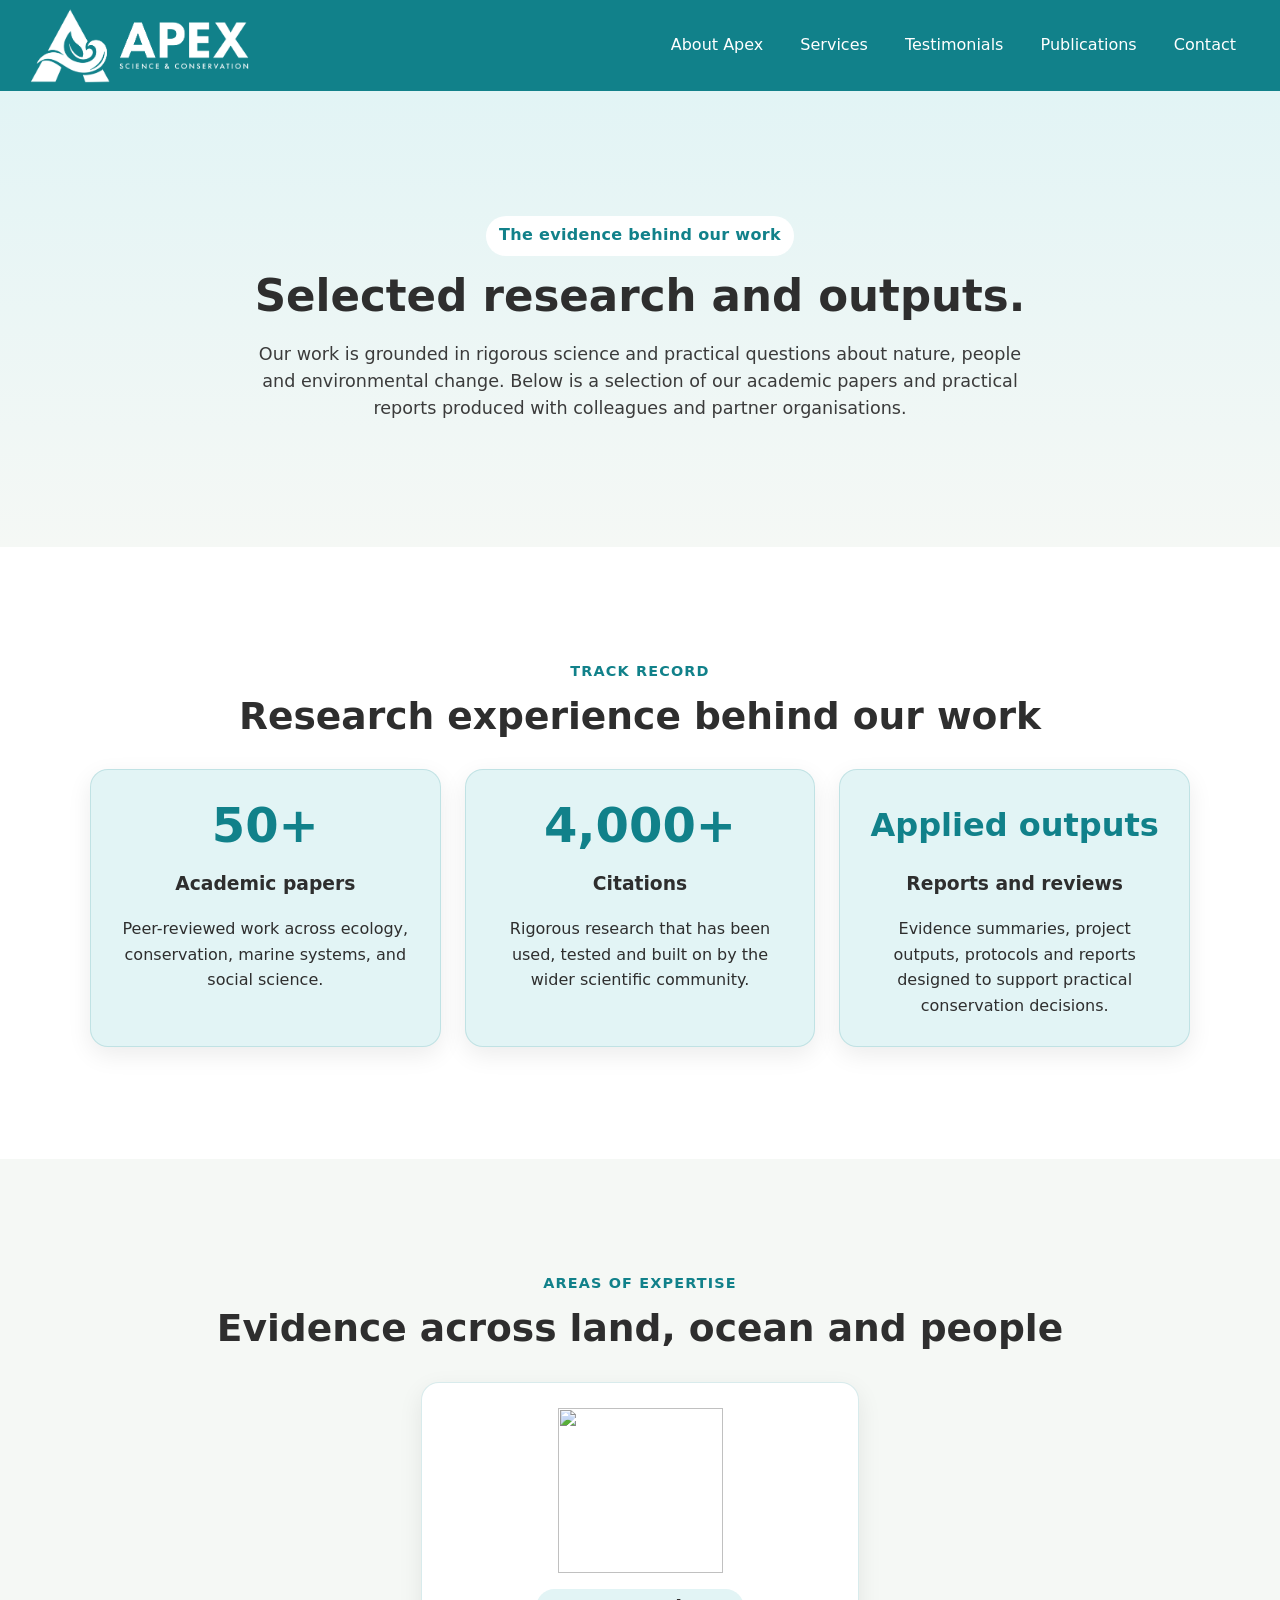
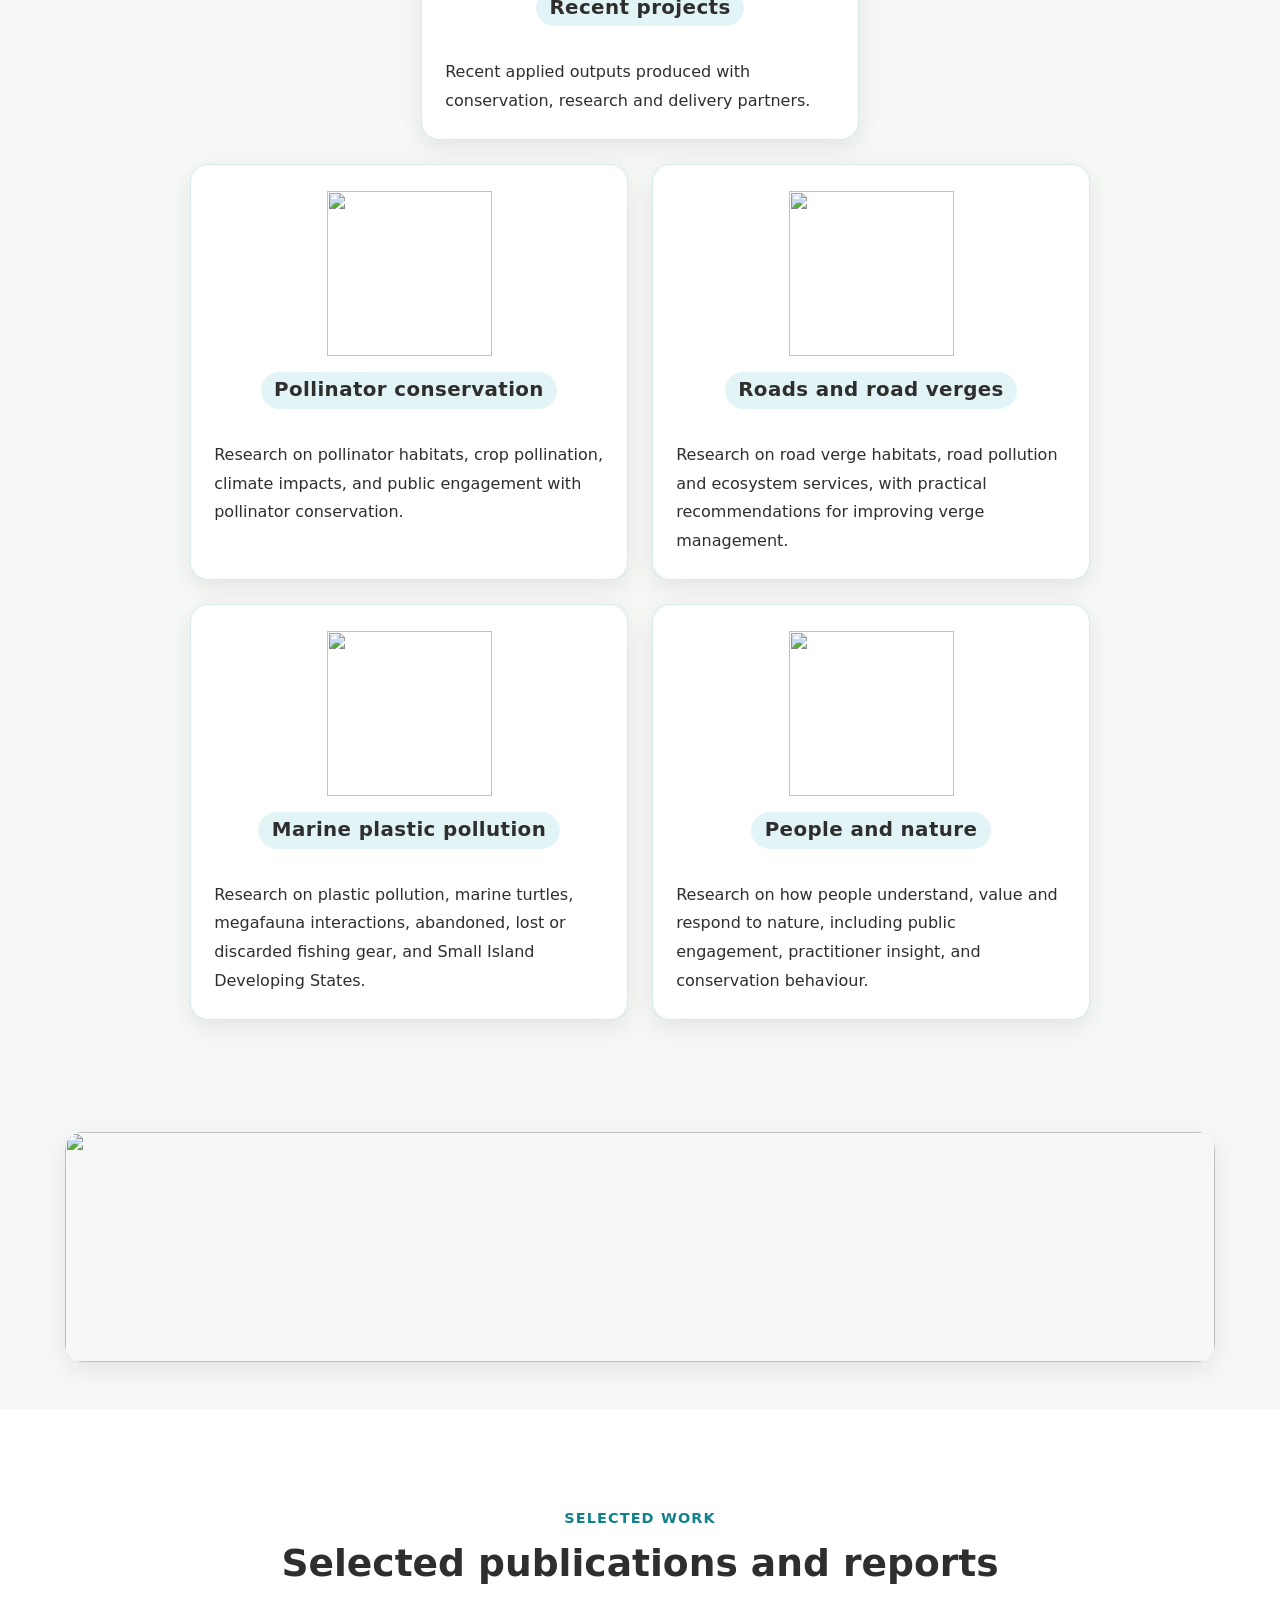
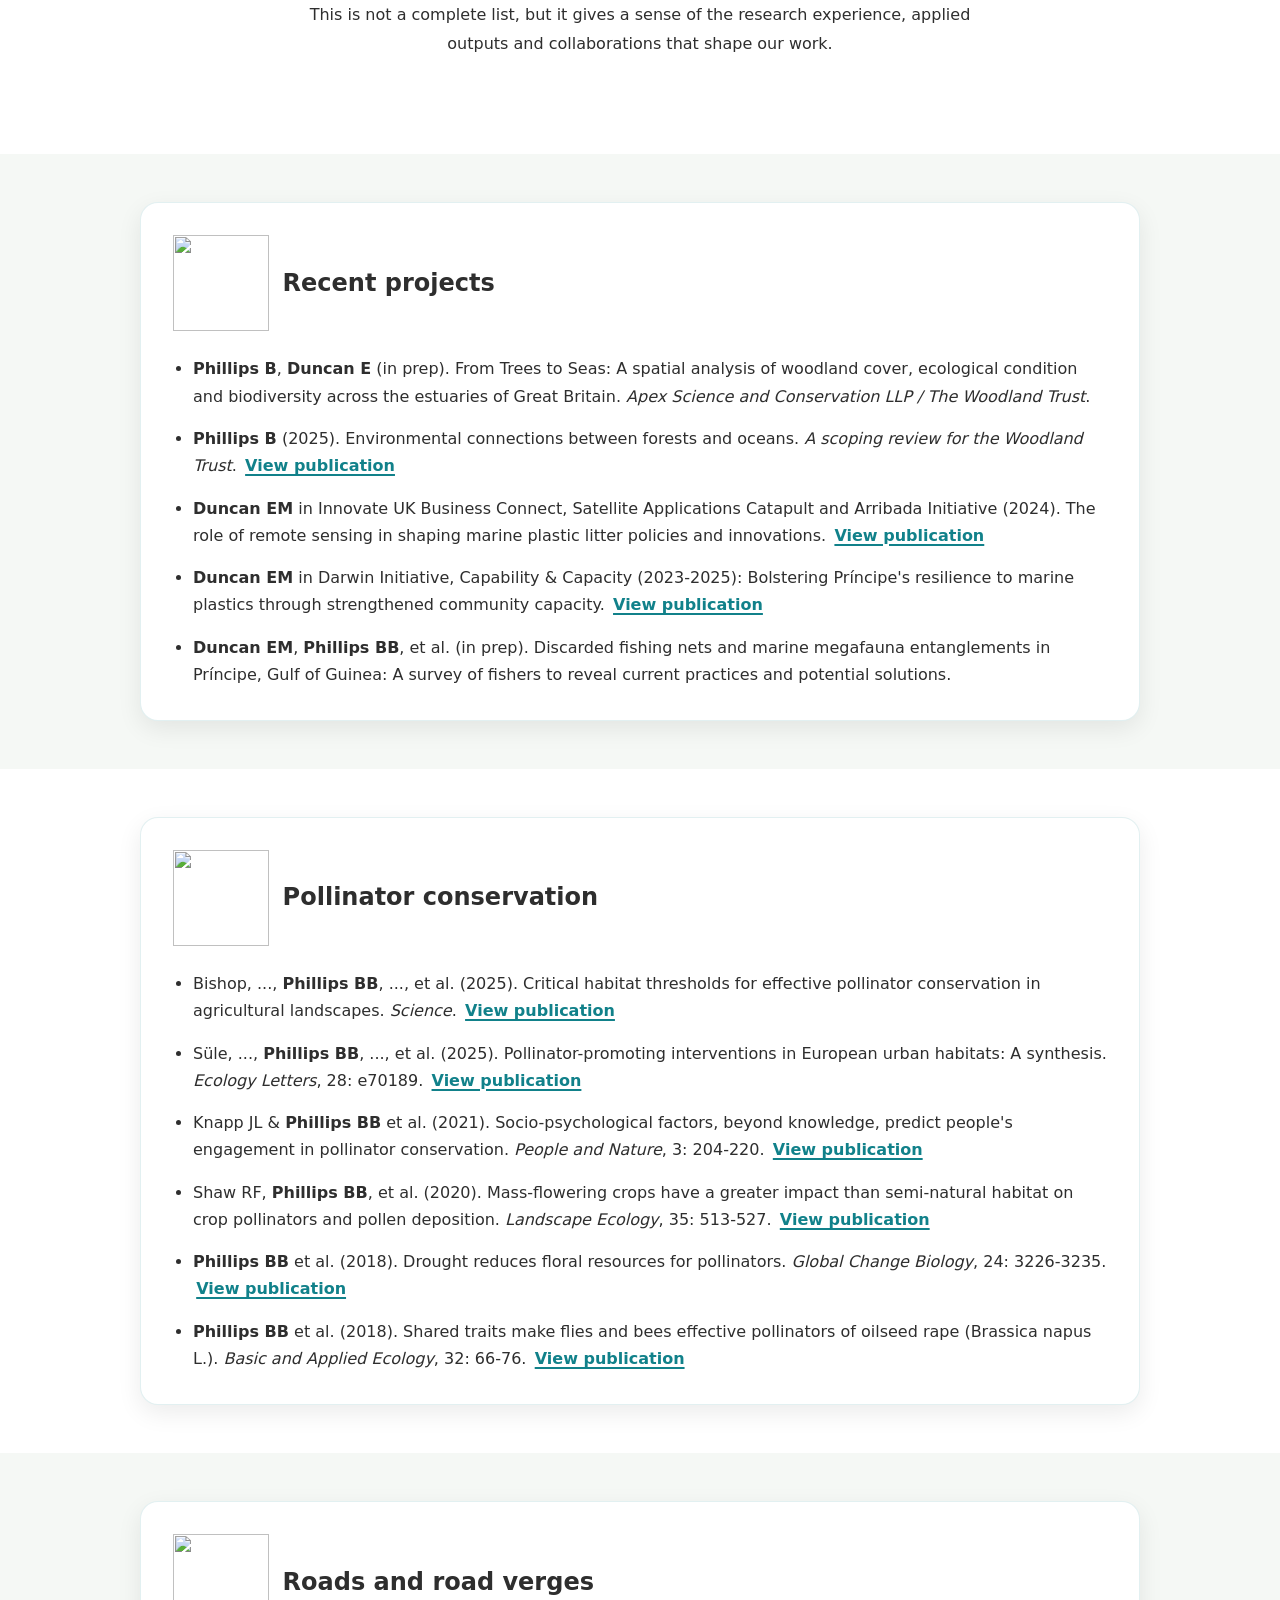
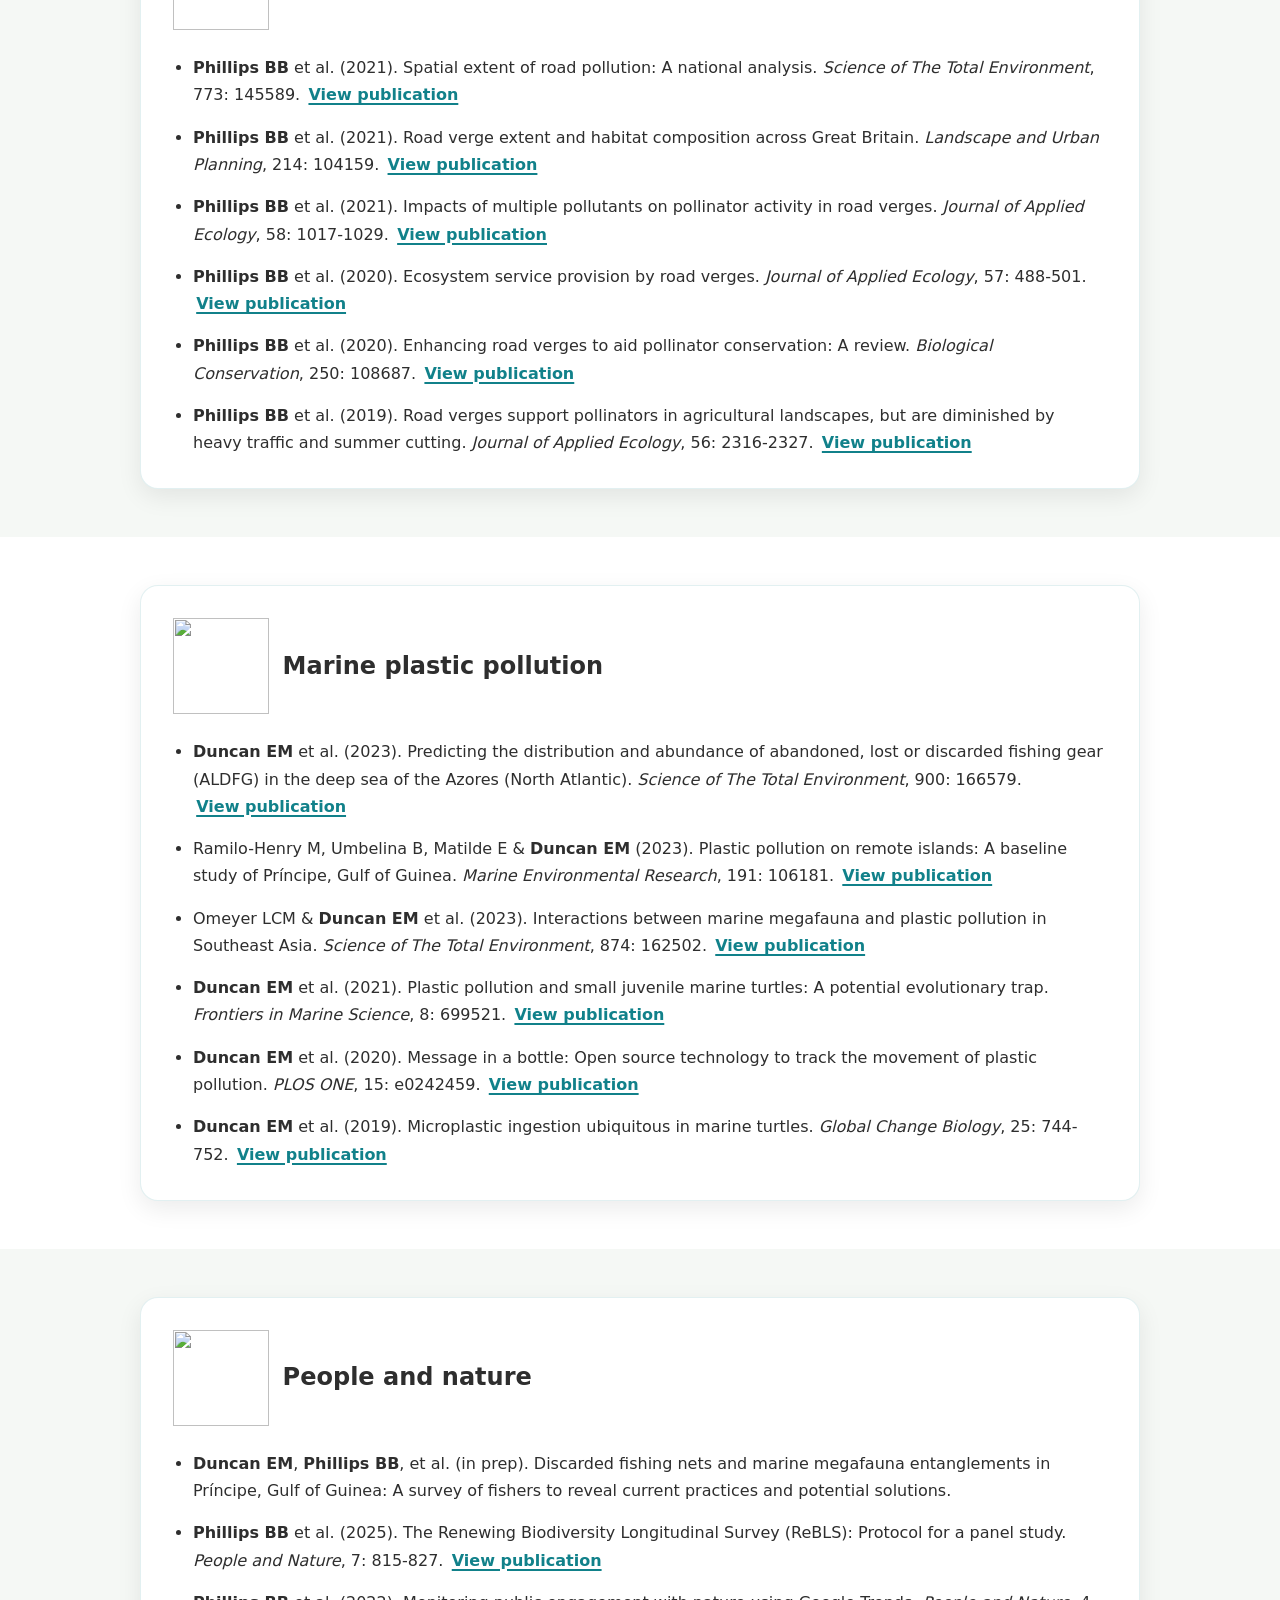
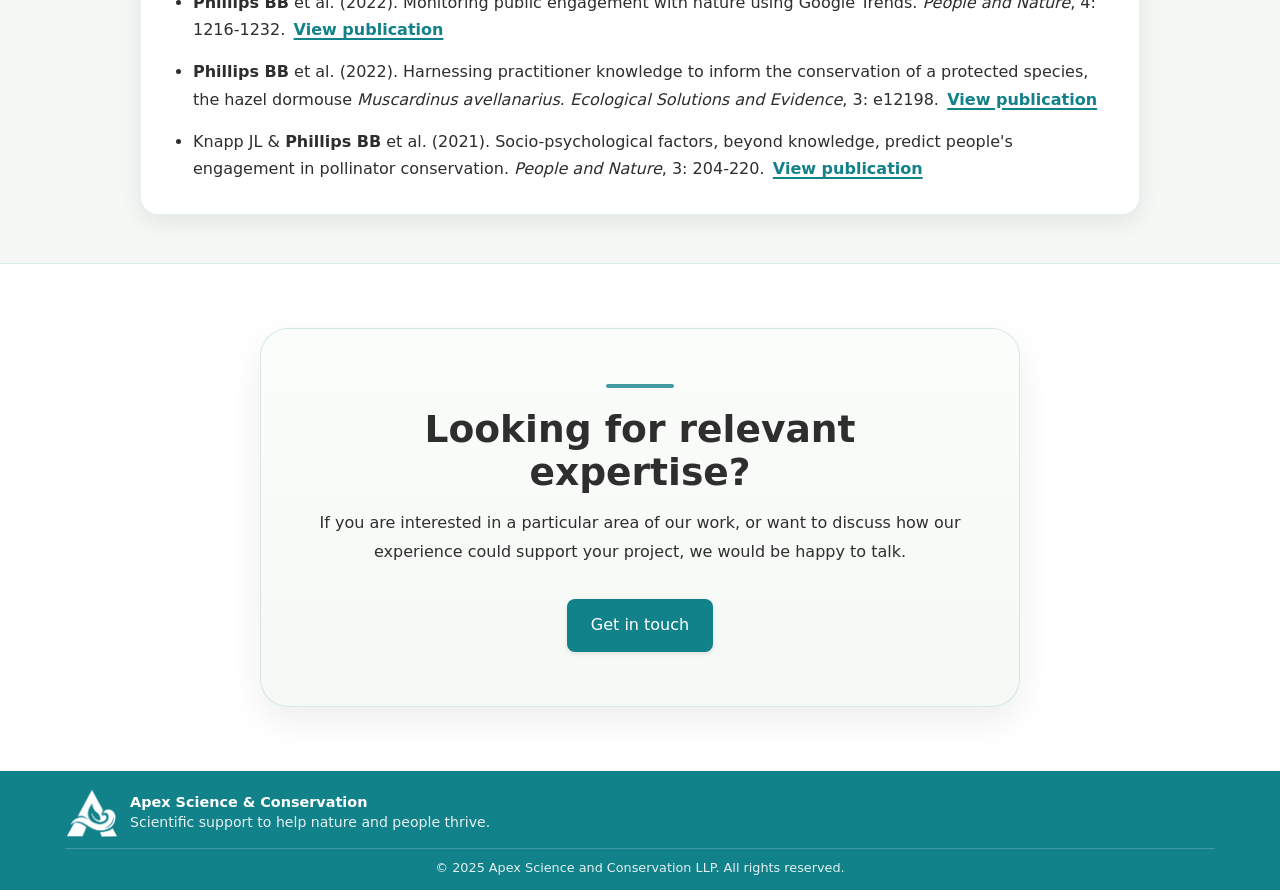
==== publications.html @ 5aeddaf7 "Update publications.html" ====
<!DOCTYPE html>
<html lang="en">
<head>
  <meta charset="UTF-8" />
  <meta name="viewport" content="width=device-width, initial-scale=1.0" />
  <meta
    name="description"
    content="Selected publications and reports from Apex Science & Conservation, covering pollinator conservation, road verges, marine plastic pollution, people and nature, evidence synthesis and applied conservation research."
  />
  <title>Publications | Apex Science & Conservation</title>

  <link rel="icon" type="image/png" sizes="32x32" href="/images/icons/favicon-32x32.png">
<link rel="icon" type="image/png" sizes="16x16" href="/images/icons/favicon-16x16.png">
<link rel="icon" href="/images/icons/favicon.ico" sizes="any">
<link rel="apple-touch-icon" sizes="180x180" href="/images/icons/apple-touch-icon.png">
<link rel="manifest" href="/images/icons/site.webmanifest">
<meta name="theme-color" content="#11818A">
  
  <link rel="stylesheet" href="styles.css">
</head>

<body>
  <header>
    <a href="index.html">
      <img src="images/logo-apex-white.png" alt="Apex logo">
    </a>
    <nav>
      <a href="index.html">About Apex</a>
      <a href="services.html">Services</a>
      <a href="testimonials.html">Testimonials</a>
      <a href="publications.html">Publications</a>
      <a href="contact.html">Contact</a>
    </nav>
  </header>

  <main class="publications-main">
  <section class="publications-hero page-hero">
  <div class="container-lg text-center">
    <p class="home-kicker">The evidence behind our work</p>
    <h1>Selected research and outputs.</h1>
    <p class="publications-hero-text">
      Our work is grounded in rigorous science and practical questions about nature,
      people and environmental change. Below is a selection of our academic papers
      and practical reports produced with colleagues and partner organisations.
    </p>
  </div>
</section>

    <section class="publication-stats-section" aria-labelledby="publication-stats-heading">
      <div class="container-lg">
        <p class="section-kicker text-center">Track record</p>
        <h2 id="publication-stats-heading" class="home-section-heading text-center">
          Research experience behind our work
        </h2>

        <div class="publication-stats-grid card-grid grid-3">
          <article class="publication-stat-card card card-outline card-soft">
            <p class="credibility-number">50+</p>
            <h3>Academic papers</h3>
            <p>
              Peer-reviewed work across ecology, conservation, marine systems, and social science.
            </p>
          </article>

          <article class="publication-stat-card card card-outline card-soft">
            <p class="credibility-number">4,000+</p>
            <h3>Citations</h3>
            <p>
              Rigorous research that has been used, tested and built on by the wider scientific community.
            </p>
          </article>

          <article class="publication-stat-card publication-stat-card-text card card-outline card-soft">
            <p class="publication-stat-label">Applied outputs</p>
            <h3>Reports and reviews</h3>
            <p>
              Evidence summaries, project outputs, protocols and reports designed to support
              practical conservation decisions.
            </p>
          </article>
        </div>
      </div>
    </section>

        <section class="publication-themes-section" aria-labelledby="publication-themes-heading">
      <div class="container-lg">
        <p class="section-kicker text-center">Areas of expertise</p>
        <h2 id="publication-themes-heading" class="home-section-heading text-center">
          Evidence across land, ocean and people
        </h2>

        <div class="publication-theme-grid publication-theme-grid-featured card-grid grid-2">
  <article class="publication-theme-card publication-theme-card-featured card card-outline">
    <a href="#recent-projects" class="publication-theme-icon-link" aria-label="Jump to Recent projects">
      <img src="images/icons/icon-recent-projects.png" alt="" class="publication-theme-icon">
    </a>
    <h3 class="publication-theme-bubble">
      <a href="#recent-projects">Recent projects</a>
    </h3>
    <p>
      Recent applied outputs produced with conservation, research and delivery partners.
    </p>
  </article>

  <article class="publication-theme-card card card-outline">
    <a href="#pollinator-conservation" class="publication-theme-icon-link" aria-label="Jump to Pollinator conservation">
      <img src="images/icons/icon-pollinators.png" alt="" class="publication-theme-icon">
    </a>
    <h3 class="publication-theme-bubble">
      <a href="#pollinator-conservation">Pollinator conservation</a>
    </h3>
    <p>
      Research on pollinator habitats, crop pollination, climate impacts, and public engagement with pollinator conservation.
    </p>
  </article>

   <article class="publication-theme-card card card-outline">
    <a href="#roads-and-road-verges" class="publication-theme-icon-link" aria-label="Jump to Roads and road verges">
      <img src="images/icons/icon-road-verges.png" alt="" class="publication-theme-icon">
    </a>
    <h3 class="publication-theme-bubble">
      <a href="#roads-and-road-verges">Roads and road verges</a>
    </h3>
    <p>
      Research on road verge habitats, road pollution and ecosystem services,
      with practical recommendations for improving verge management.
    </p>
  </article>

 <article class="publication-theme-card card card-outline">
    <a href="#marine-plastic-pollution" class="publication-theme-icon-link" aria-label="Jump to Marine plastic pollution">
      <img src="images/icons/icon-marine-plastic.png" alt="" class="publication-theme-icon">
    </a>
    <h3 class="publication-theme-bubble">
      <a href="#marine-plastic-pollution">Marine plastic pollution</a>
    </h3>
    <p>
      Research on plastic pollution, marine turtles, megafauna interactions, abandoned, lost or discarded fishing gear, and Small Island Developing States.
    </p>
  </article>

  <article class="publication-theme-card card card-outline">
    <a href="#people-and-nature" class="publication-theme-icon-link" aria-label="Jump to People and nature">
      <img src="images/icons/icon-people-nature2.png" alt="" class="publication-theme-icon">
    </a>
    <h3 class="publication-theme-bubble">
      <a href="#people-and-nature">People and nature</a>
    </h3>
    <p>
      Research on how people understand, value and respond to nature, including public engagement, practitioner insight, and conservation behaviour.
    </p>
  </article>
</div>
      </div>
    </section>

  <section class="publications-strip-section" aria-label="Research areas across land, ocean and people">
  <div class="container-lg">
    <img src="images/publications-strip.png" alt="" class="publications-strip-image">
  </div>
</section>
  
    <section class="publications-list-intro">
      <div class="container-md text-center">
        <p class="section-kicker text-center">Selected work</p>
        <h2 class="home-section-heading text-center">Selected publications and reports</h2>
        <p>
          This is not a complete list, but it gives a sense of the research experience,
  applied outputs and collaborations that shape our work.
        </p>
      </div>
    </section>

    <section class="publication-category-section">
      <div class="publications-box card card-outline-soft">
        <h2 id="recent-projects" class="publication-section-heading">
  <img src="images/icons/icon-recent-projects.png" alt="" class="publication-section-icon">
  <span>Recent projects</span>
</h2>
        <ul class="publication-list">
          <li>
  <b>Phillips B</b>, <b>Duncan E</b> (in prep). From Trees to Seas: A spatial analysis of woodland cover, ecological condition and biodiversity across the estuaries of Great Britain.
  <i>Apex Science and Conservation LLP / The Woodland Trust</i>.
</li>
          <li>
            <b>Phillips B</b> (2025). Environmental connections between forests and oceans.
            <i>A scoping review for the Woodland Trust</i>.
            <a href="https://www.rainforestrecovery.org.uk/news/oceans-and-forests-a-new-discovery" target="_blank" rel="noopener noreferrer">View publication</a>
          </li>
          <li>
            <b>Duncan EM</b> in Innovate UK Business Connect, Satellite Applications Catapult and Arribada Initiative (2024). The role of remote sensing in shaping marine plastic litter policies and innovations.
            <a href="https://iuk-business-connect.org.uk/wp-content/uploads/2025/06/UKCPN-Remote-Sensing-FINAL-121224.pdf" target="_blank" rel="noopener noreferrer">View publication</a>
          </li>
          <li>
            <b>Duncan EM</b> in Darwin Initiative, Capability &amp; Capacity (2023-2025): Bolstering Príncipe's resilience to marine plastics through strengthened community capacity.
            <a href="https://www.darwininitiative.org.uk/project/DARCC023" target="_blank" rel="noopener noreferrer">View publication</a>
          </li>
          <li>
            <b>Duncan EM</b>, <b>Phillips BB</b>, et al. (in prep). Discarded fishing nets and marine megafauna entanglements in Príncipe, Gulf of Guinea:
            A survey of fishers to reveal current practices and potential solutions.
          </li>
        </ul>
      </div>
    </section>

    <section class="publication-category-section">
      <div class="publications-box card card-outline-soft">
                <h2 id="pollinator-conservation" class="publication-section-heading">
  <img src="images/icons/icon-pollinators.png" alt="" class="publication-section-icon">
  <span>Pollinator conservation</span>
</h2>
        <ul class="publication-list">
          <li>
  Bishop, ..., <b>Phillips BB</b>, ..., et al. (2025). Critical habitat thresholds for effective pollinator conservation in agricultural landscapes.
  <i>Science</i>.
  <a href="https://doi.org/10.1126/science.adr2146" target="_blank" rel="noopener noreferrer">View publication</a>
</li>
          <li>
            Süle, ..., <b>Phillips BB</b>, ..., et al. (2025). Pollinator-promoting interventions in European urban habitats: A synthesis.
            <i>Ecology Letters</i>, 28: e70189.
            <a href="https://doi.org/10.1111/ele.70189" target="_blank" rel="noopener noreferrer">View publication</a>
          </li>
          <li>
            Knapp JL &amp; <b>Phillips BB</b> et al. (2021). Socio-psychological factors, beyond knowledge, predict people's engagement in pollinator conservation.
            <i>People and Nature</i>, 3: 204-220.
            <a href="https://doi.org/10.1002/pan3.10168" target="_blank" rel="noopener noreferrer">View publication</a>
          </li>
          <li>
            Shaw RF, <b>Phillips BB</b>, et al. (2020). Mass-flowering crops have a greater impact than semi-natural habitat on crop pollinators and pollen deposition.
            <i>Landscape Ecology</i>, 35: 513-527.
            <a href="https://doi.org/10.1007/s10980-019-00962-0" target="_blank" rel="noopener noreferrer">View publication</a>
          </li>
          <li>
            <b>Phillips BB</b> et al. (2018). Drought reduces floral resources for pollinators.
            <i>Global Change Biology</i>, 24: 3226-3235.
            <a href="https://doi.org/10.1111/gcb.14130" target="_blank" rel="noopener noreferrer">View publication</a>
          </li>
          <li>
            <b>Phillips BB</b> et al. (2018). Shared traits make flies and bees effective pollinators of oilseed rape (Brassica napus L.).
            <i>Basic and Applied Ecology</i>, 32: 66-76.
            <a href="https://doi.org/10.1016/j.baae.2018.06.004" target="_blank" rel="noopener noreferrer">View publication</a>
          </li>
        </ul>
      </div>
    </section>

    <section class="publication-category-section">
      <div class="publications-box card card-outline-soft">
                <h2 id="roads-and-road-verges" class="publication-section-heading">
  <img src="images/icons/icon-road-verges.png" alt="" class="publication-section-icon">
  <span>Roads and road verges</span>
</h2>
        <ul class="publication-list">
          <li>
            <b>Phillips BB</b> et al. (2021). Spatial extent of road pollution: A national analysis.
            <i>Science of The Total Environment</i>, 773: 145589.
            <a href="https://doi.org/10.1016/j.scitotenv.2021.145589" target="_blank" rel="noopener noreferrer">View publication</a>
          </li>
          <li>
            <b>Phillips BB</b> et al. (2021). Road verge extent and habitat composition across Great Britain.
            <i>Landscape and Urban Planning</i>, 214: 104159.
            <a href="https://doi.org/10.1016/j.landurbplan.2021.104159" target="_blank" rel="noopener noreferrer">View publication</a>
          </li>
          <li>
            <b>Phillips BB</b> et al. (2021). Impacts of multiple pollutants on pollinator activity in road verges.
            <i>Journal of Applied Ecology</i>, 58: 1017-1029.
            <a href="https://doi.org/10.1111/1365-2664.13844" target="_blank" rel="noopener noreferrer">View publication</a>
          </li>
          <li>
            <b>Phillips BB</b> et al. (2020). Ecosystem service provision by road verges.
            <i>Journal of Applied Ecology</i>, 57: 488-501.
            <a href="https://doi.org/10.1111/1365-2664.13556" target="_blank" rel="noopener noreferrer">View publication</a>
          </li>
          <li>
            <b>Phillips BB</b> et al. (2020). Enhancing road verges to aid pollinator conservation: A review.
            <i>Biological Conservation</i>, 250: 108687.
            <a href="https://doi.org/10.1016/j.biocon.2020.108687" target="_blank" rel="noopener noreferrer">View publication</a>
          </li>
          <li>
            <b>Phillips BB</b> et al. (2019). Road verges support pollinators in agricultural landscapes, but are diminished by heavy traffic and summer cutting.
            <i>Journal of Applied Ecology</i>, 56: 2316-2327.
            <a href="https://doi.org/10.1111/1365-2664.13470" target="_blank" rel="noopener noreferrer">View publication</a>
          </li>
        </ul>
      </div>
    </section>

    <section class="publication-category-section">
      <div class="publications-box card card-outline-soft">
                <h2 id="marine-plastic-pollution" class="publication-section-heading">
  <img src="images/icons/icon-marine-plastic.png" alt="" class="publication-section-icon">
  <span>Marine plastic pollution</span>
</h2>
        <ul class="publication-list">
          <li>
            <b>Duncan EM</b> et al. (2023). Predicting the distribution and abundance of abandoned, lost or discarded fishing gear (ALDFG) in the deep sea of the Azores (North Atlantic).
            <i>Science of The Total Environment</i>, 900: 166579.
            <a href="https://doi.org/10.1016/j.scitotenv.2023.166579" target="_blank" rel="noopener noreferrer">View publication</a>
          </li>
          <li>
            Ramilo-Henry M, Umbelina B, Matilde E &amp; <b>Duncan EM</b> (2023). Plastic pollution on remote islands: A baseline study of Príncipe, Gulf of Guinea.
            <i>Marine Environmental Research</i>, 191: 106181.
            <a href="https://doi.org/10.1016/j.marenvres.2023.106181" target="_blank" rel="noopener noreferrer">View publication</a>
          </li>
          <li>
            Omeyer LCM &amp; <b>Duncan EM</b> et al. (2023). Interactions between marine megafauna and plastic pollution in Southeast Asia.
            <i>Science of The Total Environment</i>, 874: 162502.
            <a href="https://doi.org/10.1016/j.scitotenv.2023.162502" target="_blank" rel="noopener noreferrer">View publication</a>
          </li>
          <li>
            <b>Duncan EM</b> et al. (2021). Plastic pollution and small juvenile marine turtles: A potential evolutionary trap.
            <i>Frontiers in Marine Science</i>, 8: 699521.
            <a href="https://doi.org/10.3389/fmars.2021.699521" target="_blank" rel="noopener noreferrer">View publication</a>
          </li>
          <li>
            <b>Duncan EM</b> et al. (2020). Message in a bottle: Open source technology to track the movement of plastic pollution.
            <i>PLOS ONE</i>, 15: e0242459.
            <a href="https://doi.org/10.1371/journal.pone.0242459" target="_blank" rel="noopener noreferrer">View publication</a>
          </li>
          <li>
            <b>Duncan EM</b> et al. (2019). Microplastic ingestion ubiquitous in marine turtles.
            <i>Global Change Biology</i>, 25: 744-752.
            <a href="https://doi.org/10.1111/gcb.14519" target="_blank" rel="noopener noreferrer">View publication</a>
          </li>
        </ul>
      </div>
    </section>

    <section class="publication-category-section">
      <div class="publications-box card card-outline-soft">
                <h2 id="people-and-nature" class="publication-section-heading">
  <img src="images/icons/icon-people-nature2.png" alt="" class="publication-section-icon">
  <span>People and nature</span>
</h2>
        <ul class="publication-list">
          <li>
            <b>Duncan EM</b>, <b>Phillips BB</b>, et al. (in prep). Discarded fishing nets and marine megafauna entanglements in Príncipe, Gulf of Guinea:
            A survey of fishers to reveal current practices and potential solutions.
          </li>
          <li>
            <b>Phillips BB</b> et al. (2025). The Renewing Biodiversity Longitudinal Survey (ReBLS): Protocol for a panel study.
            <i>People and Nature</i>, 7: 815-827.
            <a href="https://doi.org/10.1002/pan3.70014" target="_blank" rel="noopener noreferrer">View publication</a>
          </li>
          <li>
            <b>Phillips BB</b> et al. (2022). Monitoring public engagement with nature using Google Trends.
            <i>People and Nature</i>, 4: 1216-1232.
            <a href="https://doi.org/10.1002/pan3.10381" target="_blank" rel="noopener noreferrer">View publication</a>
          </li>
          <li>
            <b>Phillips BB</b> et al. (2022). Harnessing practitioner knowledge to inform the conservation of a protected species, the hazel dormouse <i>Muscardinus avellanarius</i>.
            <i>Ecological Solutions and Evidence</i>, 3: e12198.
            <a href="https://doi.org/10.1002/2688-8319.12198" target="_blank" rel="noopener noreferrer">View publication</a>
          </li>
          <li>
            Knapp JL &amp; <b>Phillips BB</b> et al. (2021). Socio-psychological factors, beyond knowledge, predict people's engagement in pollinator conservation.
            <i>People and Nature</i>, 3: 204-220.
            <a href="https://doi.org/10.1002/pan3.10168" target="_blank" rel="noopener noreferrer">View publication</a>
          </li>
        </ul>
      </div>
    </section>

    <section class="publications-cta-section site-cta-section">
  <div class="container-md text-center publications-cta-card site-cta-card">
        <h2 class="home-section-heading text-center">Looking for relevant expertise?</h2>
        <p>
          If you are interested in a particular area of our work, or want to discuss how our
          experience could support your project, we would be happy to talk.
        </p>
        <a href="contact.html" class="button">Get in touch</a>
      </div>
    </section>
  </main>

  <footer>
    <div class="footer-inner">
      <div class="footer-brand">
        <a href="index.html" aria-label="Apex Science &amp; Conservation home">
          <img src="images/logo-apex-notext-white.png" alt="Apex logo mark" class="footer-logo">
        </a>

        <div class="footer-brand-text">
          <p class="footer-name">Apex Science &amp; Conservation</p>
          <p class="footer-tagline">Scientific support to help nature and people thrive.</p>
        </div>
      </div>

      <p class="footer-contact">
        <a href="mailto:info@apex-science.co.uk" class="footer-icon email" aria-label="Email Apex"></a>
        <a href="https://www.linkedin.com/company/apex-science-and-conservation/" target="_blank" rel="noopener noreferrer" class="footer-icon linkedin" aria-label="Apex LinkedIn"></a>
      </p>
    </div>

    <p class="footer-copyright">&copy; 2025 Apex Science and Conservation LLP. All rights reserved.</p>
  </footer>
</body>
</html>
---- styles.css ----
:root {
  --apex-blue: #11818A;
  --apex-blue-hover: #0D6F77;
  --apex-blue-soft: #E2F4F5;

  --apex-bg: #f5f8f5;
  --apex-text: #2e2e2e;
  --apex-muted: #3d3d3d;
  --apex-muted-blue: #4f6465;

  --apex-border: rgba(17, 129, 138, 0.16);
  --apex-border-soft: rgba(17, 129, 138, 0.12);

  --apex-divider: rgba(17, 129, 138, 0.14);
  --apex-divider-soft: rgba(17, 129, 138, 0.18);

  --card-shadow: 0 8px 24px rgba(0, 0, 0, 0.08);
  --radius-card: 18px;
  --radius-mobile: 14px;

  --section-pad: clamp(2.5rem, 5vw, 4rem) 1rem;
  --section-pad-sm: clamp(2rem, 4vw, 3rem) 1rem;
  --hero-pad: clamp(2.75rem, 6vw, 5rem) 1.5rem;

  --hero-bg: linear-gradient(
    180deg,
    var(--apex-blue-soft) 0%,
    var(--apex-bg) 100%
  );
}

*, *::before, *::after { box-sizing: border-box; }

html {
  overflow-x: hidden;
  scroll-behavior: smooth;
}

body {
  margin: 0;
  padding: 0;
  overflow-x: hidden;
  font-family: system-ui, sans-serif;
  line-height: 1.8;
  color: var(--apex-text);
  background: var(--apex-bg);
}

img {
  max-width: 100%;
  height: auto;
}

h1, h2, h3 { color: var(--apex-blue); }
a { color: var(--apex-blue); }

/* Layout */

.container-md {
  max-width: 800px;
  margin: 3rem auto;
}

.container-lg {
  max-width: 1150px;
  margin: 3rem auto;
}

.text-center { text-align: center; }

.home-main > section,
.services-main > section,
.testimonials-main > section,
.publications-main > section,
.contact-main > section {
  max-width: none;
  margin: 0;
  border-radius: 0;
  box-shadow: none;
}

/* Header and footer */

header {
  display: flex;
  align-items: center;
  justify-content: space-between;
  padding: 0.5rem 1.75rem;
  background: var(--apex-blue);
  color: #ffffff;
}

header img {
  display: block;
  width: auto;
  height: 75px;
}

nav a {
  margin: 0 1rem;
  color: #ffffff;
  text-decoration: none;
  font-weight: 500;
}

nav a:hover { text-decoration: underline; }

footer {
  background: var(--apex-blue);
  color: #ffffff;
  padding: 1.1rem 1.5rem 0.85rem;
  font-size: 0.9rem;
}

footer p { margin: 0; }
footer a { color: #ffffff; }

.footer-inner {
  max-width: 1150px;
  margin: 0 auto 0.7rem;
  display: flex;
  align-items: center;
  justify-content: space-between;
  gap: 1.5rem;
}

.footer-brand {
  display: flex;
  align-items: center;
  gap: 0.75rem;
  text-align: left;
}

.footer-logo {
  display: block;
  width: auto;
  height: 48px;
}

.footer-name {
  font-weight: 750;
  line-height: 1.25;
}

.footer-tagline {
  margin-top: 0.12rem;
  font-size: 0.88rem;
  line-height: 1.35;
  opacity: 0.9;
}

.footer-contact {
  display: flex;
  align-items: center;
  gap: 0.5rem;
  flex-shrink: 0;
}

.footer-icon {
  display: inline-block;
  width: 30px;
  height: 30px;
  background-size: auto 100%;
  background-repeat: no-repeat;
  background-position: center;
  opacity: 0.92;
  filter: brightness(0) invert(1);
  transition: opacity 0.2s ease;
}

.footer-icon:hover { opacity: 1; }
.footer-icon.email { background-image: url('images/email.png'); }
.footer-icon.linkedin { background-image: url('images/linkedin.png'); }

.footer-copyright {
  max-width: 1150px;
  margin: 0 auto;
  padding-top: 0.6rem;
  border-top: 1px solid rgba(255, 255, 255, 0.22);
  text-align: center;
  font-size: 0.8rem;
  line-height: 1.4;
  opacity: 0.88;
}

/* Shared typography */

.home-kicker,
.services-hero-kicker {
  display: inline-block;
  margin: 0 0 1rem;
  padding: 0.35rem 0.85rem;
  border-radius: 999px;
  background: #ffffff;
  color: var(--apex-blue);
  font-weight: 700;
  letter-spacing: 0.02em;
}

.section-kicker {
  margin: 0 0 0.6rem;
  color: var(--apex-blue);
  font-size: 0.9rem;
  font-weight: 800;
  text-transform: uppercase;
  letter-spacing: 0.08em;
}

.home-section-heading,
.services-intro-section h2,
.other-services-section h2 {
  margin-top: 0;
  margin-bottom: 1rem;
  color: var(--apex-text);
  font-size: clamp(1.75rem, 3.25vw, 2.35rem);
  line-height: 1.14;
  font-weight: 750;
}

.section-intro {
  max-width: 780px;
  margin: 0.5rem auto 2rem;
}

/* Buttons */

.button {
  display: inline-block;
  margin-top: 1rem;
  padding: 0.75rem 1.5rem;
  border-radius: 8px;
  background: var(--apex-blue);
  color: #ffffff;
  text-decoration: none;
  box-shadow: 0 2px 4px rgba(0, 0, 0, 0.1);
  transition: background 0.3s ease, box-shadow 0.3s ease;
}

.button:hover {
  background: var(--apex-blue-hover);
  box-shadow: 0 4px 8px rgba(0, 0, 0, 0.15);
}

.button-secondary {
  background: #ffffff;
  color: var(--apex-blue);
  border: 2px solid var(--apex-blue);
}

.button-secondary:hover {
  background: var(--apex-blue-soft);
  color: var(--apex-text);
}

/* Shared components */

.page-hero {
  background: var(--hero-bg);
  padding: var(--hero-pad);
}

.home-hero {
  padding-top: clamp(1.4rem, 3vw, 2.4rem);
  padding-bottom: clamp(2rem, 4vw, 3.25rem);
}

.home-hero-inner,
.services-overview-content,
.services-hero-combined .services-overview-content {
  max-width: 1050px;
  margin: 0 auto;
  text-align: center;
}

.page-hero h1 {
  max-width: 900px;
  margin: 0 auto 1.25rem;
  color: var(--apex-text);
  font-size: clamp(1.75rem, 3.4vw, 2.75rem);
  line-height: 1.12;
}

.home-hero-text,
.services-hero-text,
.testimonials-hero-text,
.publications-hero-text,
.contact-hero-text {
  max-width: 780px;
  margin: 0 auto;
  color: #3b3b3b;
  font-size: clamp(0.98rem, 1.45vw, 1.1rem);
  line-height: 1.55;
}

.services-hero-text { margin-bottom: 2.25rem; }

.card-grid {
  display: grid;
  gap: 1.5rem;
  align-items: stretch;
  margin: 2rem auto 0;
}

.grid-3 {
  grid-template-columns: repeat(3, minmax(0, 1fr));
  max-width: 1100px;
}

.grid-2 {
  grid-template-columns: repeat(2, minmax(0, 1fr));
  max-width: 900px;
}

.testimonials-page-grid { max-width: 1150px; }

.card {
  background: #ffffff;
  border-radius: var(--radius-card);
  padding: 1.75rem;
  box-shadow: var(--card-shadow);
}

.card-outline { border: 1px solid var(--apex-border); }
.card-outline-soft { border: 1px solid var(--apex-border-soft); }
.card-soft { background: var(--apex-blue-soft); }

.card-accent-top {
  position: relative;
  overflow: hidden;
  padding: 1.55rem 1.35rem 1.35rem;
}

.card-accent-top::before {
  content: "";
  position: absolute;
  inset: 0 0 auto 0;
  height: 5px;
  background: var(--apex-blue);
}

.site-cta-section {
  background: #ffffff;
  border-top: 1px solid var(--apex-divider);
  padding: var(--section-pad);
}

.site-cta-card {
  background: var(--apex-bg);
  border: 1px solid var(--apex-border);
}

.site-cta-section > .container-md.site-cta-card {
  max-width: 760px;
  margin: 0 auto;
  padding: clamp(2.25rem, 5vw, 3.4rem);
  border-radius: 28px;
  background: linear-gradient(180deg, #fbfdfb 0%, var(--apex-bg) 100%);
  box-shadow: 0 14px 34px rgba(0, 0, 0, 0.07);
  position: relative;
  overflow: hidden;
}

.site-cta-section > .container-md.site-cta-card::before {
  content: "";
  display: block;
  width: 68px;
  height: 4px;
  margin: 0 auto 1.25rem;
  border-radius: 999px;
  background: var(--apex-blue);
  opacity: 0.78;
}

.site-cta-card h2,
.site-cta-card h3 { margin-top: 0; }

.site-cta-card p {
  max-width: 680px;
  margin-left: auto;
  margin-right: auto;
}

.credibility-section,
.people-preview-section,
.testimonial-preview-section,
.publication-stats-section,
.testimonial-proof-section,
.testimonials-list-section,
.contact-options-section,
.other-services-section,
.final-cta-section {
  padding: var(--section-pad);
}

.services-intro-section,
.service-detail-section,
.publications-list-intro { padding: var(--section-pad-sm); }

.overview-point-bubble,
.service-area-bubble,
.publication-theme-bubble,
.contact-option-bubble {
  display: table;
  margin: 0 auto 1rem;
  padding: 0.35rem 0.85rem;
  border-radius: 999px;
  background: var(--apex-blue-soft);
  color: var(--apex-blue);
  font-weight: 800;
  letter-spacing: 0.02em;
  line-height: 1.3;
  text-align: center;
}

.overview-mini-list,
.service-mini-list {
  display: grid;
  gap: 0.65rem;
  text-align: left;
}

.overview-mini-list p,
.service-mini-list p {
  margin: 0;
  padding: 0.68rem 0.75rem;
  border-radius: 12px;
  background: var(--apex-bg);
  color: var(--apex-muted);
  line-height: 1.45;
}

.overview-mini-list strong,
.service-mini-list strong {
  color: var(--apex-blue);
  font-weight: 800;
}

/* Homepage */

.partner-strip,
.home-photo-section,
.people-preview-section { background: #ffffff; }

.home-overview-section,
.credibility-section,
.testimonial-preview-section,
.home-hero-visual,
.home-earth-section { background: var(--apex-bg); }

.home-hero-actions {
  display: flex;
  justify-content: center;
  gap: 1rem;
  margin-top: 1.2rem;
  flex-wrap: wrap;
}


.home-hero-image-title-wrap {
  position: relative;
  max-width: 1050px;
  margin: clamp(0.75rem, 1.6vw, 1.1rem) auto clamp(1rem, 2vw, 1.5rem);
  border-radius: var(--radius-card);
  overflow: hidden;
  box-shadow: var(--card-shadow);
}

.home-hero-title-image {
  display: block;
  width: 100%;
  height: clamp(216px, 21.6vw, 306px);
  object-fit: cover;
  object-position: right center;
}

.home-hero-image-title-wrap::before {
  content: "";
  position: absolute;
  inset: 0;
  background: linear-gradient(
    180deg,
    rgba(0, 0, 0, 0.34) 0%,
    rgba(0, 0, 0, 0.12) 42%,
    rgba(0, 0, 0, 0.02) 100%
  );
  pointer-events: none;
}

.home-hero-image-title-wrap h1 {
  position: absolute;
  top: clamp(1.35rem, 3vw, 2.4rem);
  left: 50%;
  transform: translateX(-50%);
  width: min(900px, calc(100% - 2rem));
  margin: 0;
  color: #ffffff;
  text-align: center;
  font-size: clamp(1.6rem, 3.35vw, 2.6rem);
  line-height: 1.12;
  text-shadow: 0 3px 18px rgba(0, 0, 0, 0.58);
}

.partner-strip { padding: 2rem 1rem; }

.partner-strip-heading {
  margin: 0 0 1.4rem;
  color: var(--apex-blue);
  font-size: clamp(0.95rem, 1.4vw, 1.08rem);
  line-height: 1.35;
  font-weight: 700;
  letter-spacing: 0.01em;
}

.partner-logo-list {
  display: grid;
  grid-template-columns: repeat(5, minmax(120px, 1fr));
  gap: 1rem;
  align-items: stretch;
  max-width: 1100px;
  margin: 0 auto;
}

.partner-logo-card {
  min-height: 110px;
  padding: 1rem;
  border-radius: var(--radius-card);
  background: var(--apex-bg);
  box-shadow: 0 6px 18px rgba(0, 0, 0, 0.07);
  display: flex;
  align-items: center;
  justify-content: center;
}

.partner-logo-card img {
  display: block;
  max-width: 100%;
  max-height: 72px;
  width: auto;
  height: auto;
  object-fit: contain;
}

.partner-logo-card img[src*="logo-plantone"] { max-height: 86px; }
.partner-logo-card img[src*="logo-woodland-trust"] { max-height: 82px; }
.partner-logo-card img[src*="logo-fundacao-principe"] { max-height: 78px; }
.partner-logo-card img[src*="logo-clean-catch-uk"] { max-height: 70px; }

.home-overview-section {
  padding: clamp(1.5rem, 3vw, 2.5rem) 1rem clamp(3rem, 6vw, 5rem);
}

.home-overview-content {
  max-width: 1050px;
  margin: 0 auto;
  text-align: center;
}

.home-overview-content h2 {
  margin: 0 0 1rem;
  color: var(--apex-text);
  font-size: clamp(1.9rem, 3.8vw, 2.7rem);
  line-height: 1.15;
}

.home-overview-lead {
  max-width: 720px;
  margin: 0 auto 1.75rem;
  color: var(--apex-muted);
  font-size: clamp(1.02rem, 1.75vw, 1.18rem);
}

.overview-points { gap: 1.25rem; }
.overview-point-bubble {
  padding: 0.32rem 0.78rem;
  font-size: 0.86rem;
  letter-spacing: 0.05em;
  text-transform: uppercase;
}
.home-overview-actions { margin-top: 1.6rem; }
.home-photo-section { padding: var(--section-pad-sm); }

.home-photo-grid {
  display: grid;
  grid-template-columns: repeat(2, minmax(0, 1fr));
  grid-template-rows: repeat(2, 300px);
  gap: 1rem;
}

.home-photo-grid .home-photo,
.home-earth-image,
.home-hero-visual-image,
.testimonials-wide-photo,
.publications-strip-image {
  display: block;
  width: 100%;
  object-fit: cover;
  object-position: center;
  border-radius: var(--radius-card);
  box-shadow: var(--card-shadow);
}

.home-photo-grid .home-photo { height: 100%; }
.home-photo-grid .home-photo-large { grid-row: span 2; }

.home-hero-visual,
.home-earth-section,
.publications-strip-section { padding: 0 1rem clamp(2rem, 4vw, 3rem); }

.home-hero-visual .container-lg,
.home-earth-section .container-lg,
.testimonials-photo-section .container-lg,
.publications-strip-section .container-lg {
  margin-top: 0;
  margin-bottom: 0;
}

.home-hero-visual-image,
.publications-strip-image { height: clamp(150px, 18vw, 240px); }
.home-hero-visual-image { object-position: right center; }
.home-earth-image {
  height: clamp(210px, 30vw, 370px);
}

.credibility-section h2.home-section-heading {
  margin-bottom: 0.65rem;
  font-size: clamp(1.45rem, 2.7vw, 1.85rem);
  line-height: 1.18;
}

.credibility-card h3,
.publication-stat-card h3,
.testimonial-proof-card h3 {
  margin-top: 0;
  text-align: center;
}

.credibility-card p,
.publication-stat-card p,
.publication-theme-card p,
.testimonial-proof-card p { margin-bottom: 0; }

.credibility-number {
  margin: 0 0 0.4rem !important;
  color: var(--apex-blue);
  font-size: clamp(2rem, 4vw, 3rem);
  line-height: 1;
  font-weight: 800;
  text-align: center;
}

.credibility-number.credibility-number-text {
  font-size: clamp(1.6rem, 3vw, 2.35rem);
  line-height: 1.04;
  letter-spacing: -0.03em;
}

.people-preview-section h2 {
  margin-top: 0;
  font-size: clamp(1.95rem, 4vw, 2.7rem);
}

.people-preview-section .section-intro {
  max-width: 760px;
  margin-bottom: 2.25rem;
}

.profiles {
  display: flex;
  flex-wrap: wrap;
  gap: 1.5rem;
  justify-content: center;
  align-items: stretch;
}

.home-profiles {
  max-width: 1100px;
  margin: 2rem auto 0;
}

.profile-card {
  flex: 1 1 45%;
  max-width: 45%;
  text-align: center;
  display: flex;
  flex-direction: column;
  justify-content: flex-start;
}

.profile-card img {
  width: auto;
  max-width: none;
  height: 325px;
  object-fit: cover;
  border-radius: 8px;
  margin: 0 auto 1rem;
  display: block;
}

.home-profiles .profile-card h3 { margin-top: 0; }

.testimonial-card,
.testimonial-page-card {
  margin: 0;
  display: flex;
  flex-direction: column;
  justify-content: space-between;
}

.testimonial-card p,
.testimonial-page-card p {
  margin-top: 0;
  font-style: italic;
}

.testimonial-card footer,
.testimonial-page-card footer {
  margin-top: 1.25rem;
  padding-top: 1rem;
  border-top: 1px solid var(--apex-divider-soft);
  background: transparent;
  text-align: left;
}

.testimonial-card footer strong,
.testimonial-page-card footer strong {
  display: block;
  color: var(--apex-blue);
  font-size: 1rem;
}

.testimonial-card footer span,
.testimonial-page-card footer span {
  display: block;
  margin-top: 0.2rem;
  color: var(--apex-muted-blue);
  font-size: 0.95rem;
  line-height: 1.4;
}

.testimonial-link {
  margin-top: 2rem;
  margin-bottom: 0;
}

/* Services */

.services-hero-combined .service-area-grid { margin-top: 0; }

.service-area-bubble {
  color: var(--apex-text);
  font-size: clamp(0.92rem, 1.4vw, 1.05rem);
  text-transform: none;
}

.service-area-icon {
  display: block;
  width: 150px;
  height: 150px;
  object-fit: contain;
  margin: 0 auto 1.1rem;
}

.services-intro-section { background: #ffffff; }

.services-intro-section p {
  max-width: 720px;
  margin-left: auto;
  margin-right: auto;
}

.service-detail-section { background: var(--apex-bg); }
.services-intro-section + .service-detail-section + .service-detail-section,
.services-intro-section + .service-detail-section + .service-detail-section + .service-detail-section + .service-detail-section { background: #ffffff; }

.sidepicture-section {
  display: flex;
  align-items: flex-start;
  gap: 1rem;
  max-width: 1200px;
  margin: 0 auto 3rem;
  padding: 0;
}

.sidepicture-section.reverse { flex-direction: row-reverse; }
.service-detail-layout { align-items: stretch; }
.service-detail-section .sidepicture-section { margin-bottom: 0; }

.sidepicture-text {
  flex: 1;
  display: flex;
  flex-direction: column;
  justify-content: flex-start;
}

.service-detail-section .sidepicture-text {
  background: #ffffff;
  border-radius: var(--radius-card);
  padding: clamp(1.5rem, 3vw, 2rem);
  box-shadow: var(--card-shadow);
}

.sidepicture-text p { margin: 0.5rem 0; }
.sidepicture-text li { margin-left: 1.5rem; }
.service-detail-section .sidepicture-text h2 { margin-top: 0; }
.service-detail-section .sidepicture-text p,
.service-detail-section .sidepicture-text li { line-height: 1.7; }
.service-detail-section .sidepicture-text p:first-of-type { margin-top: 0; }
.service-detail-section .sidepicture-text ul { margin-top: 0.75rem; }
.service-detail-section .sidepicture-text li { margin-bottom: 0.75rem; }
.service-detail-section .sidepicture-text li:last-child { margin-bottom: 0; }

.service-detail-title {
  display: inline-flex;
  align-items: center;
  gap: 0.65rem;
  margin: 0 0 1rem;
  padding: 0.5rem 0.85rem;
  border-radius: 999px;
  background: var(--apex-blue-soft);
  color: var(--apex-text) !important;
  font-size: clamp(1.25rem, 2.4vw, 1.75rem) !important;
  line-height: 1.2;
}

.service-detail-title span {
  display: inline-flex;
  align-items: center;
  justify-content: center;
  min-width: 1.85rem;
  height: 1.85rem;
  border-radius: 999px;
  background: #ffffff;
  color: var(--apex-blue);
  font-size: 0.95rem;
  font-weight: 800;
  flex: 0 0 auto;
}

.service-detail-image-wrap {
  width: 500px;
  flex-shrink: 0;
  border-radius: var(--radius-card);
  overflow: hidden;
  box-shadow: var(--card-shadow);
}

.service-detail-image-wrap .sidepicture-image {
  display: block;
  width: 100%;
  height: 100%;
  min-height: 100%;
  object-fit: cover;
}

.other-services-card p,
.other-services-section p {
  max-width: 660px;
  margin-left: auto;
  margin-right: auto;
  line-height: 1.7;
}

/* Testimonials */

.testimonial-proof-section {
  background: #ffffff;
  padding-bottom: clamp(0.75rem, 1.5vw, 1.25rem);
}

.testimonial-proof-card {
  position: relative;
  overflow: hidden;
  background: #ffffff;
  border: 1px solid var(--apex-border);
  border-radius: var(--radius-card);
  padding: 1.75rem 1.45rem 1.55rem;
  box-shadow: var(--card-shadow);
  text-align: left;
}

.testimonial-proof-card::before {
  content: "";
  position: absolute;
  inset: 0 0 auto 0;
  height: 5px;
  background: var(--apex-blue);
}

.testimonial-proof-bubble {
  display: block;
  margin: 0 0 1rem;
  color: var(--apex-text);
  font-size: clamp(1.02rem, 1.5vw, 1.14rem);
  line-height: 1.25;
  text-align: center;
}

.testimonial-proof-card p {
  margin: 0;
  padding: 0.85rem 0.9rem;
  border-radius: 12px;
  background: var(--apex-bg);
  color: var(--apex-muted);
  line-height: 1.55;
}

.testimonials-photo-section {
  background: #ffffff;
  padding: 0 1rem clamp(1.25rem, 2.5vw, 2rem);
}

.testimonials-wide-photo { height: clamp(220px, 32vw, 400px); }

.testimonials-list-section {
  background: var(--apex-bg);
  padding-top: clamp(2rem, 4vw, 3rem);
}

.testimonial-page-card { gap: 1rem; }
.testimonial-page-card footer strong { color: var(--apex-text); }

.testimonial-logo-wrap {
  min-height: 64px;
  display: flex;
  align-items: center;
  justify-content: center;
  margin-bottom: 1rem;
}

.testimonial-logo {
  display: block;
  max-width: 170px;
  max-height: 58px;
  width: auto;
  height: auto;
  object-fit: contain;
}


/* Publications */

.publication-stats-section,
.publications-list-intro { background: #ffffff; }

.publication-themes-section,
.publications-strip-section,
.publication-category-section { background: var(--apex-bg); }

.publication-themes-section { padding: var(--section-pad); }
.publication-category-section { padding: var(--section-pad-sm); }

.publication-stat-card {
  display: flex;
  flex-direction: column;
  justify-content: flex-start;
  text-align: center;
}

.publication-stat-card .credibility-number,
.publication-stat-label {
  min-height: 3.35rem;
  display: flex;
  align-items: center;
  justify-content: center;
  margin: 0 0 0.75rem !important;
  color: var(--apex-blue);
  font-size: clamp(2rem, 4vw, 3rem);
  line-height: 1;
  font-weight: 800;
}

.publication-stat-label {
  font-size: clamp(1.35rem, 2.6vw, 2rem);
  line-height: 1.08;
}

.publication-stat-card h3 {
  min-height: 2.5rem;
  display: flex;
  align-items: center;
  justify-content: center;
  margin: 0 0 0.75rem;
  color: var(--apex-text);
  line-height: 1.25;
}

.publication-stat-card p:last-child {
  margin: 0;
  color: var(--apex-text);
  line-height: 1.6;
}

.publication-theme-grid-featured { max-width: 900px; }

.publication-theme-card-featured {
  grid-column: 1 / -1;
  width: calc((100% - 1.5rem) / 2);
  justify-self: center;
}

.publication-theme-card {
  display: flex;
  flex-direction: column;
  padding: 1.6rem 1.45rem 1.45rem;
}

.publication-theme-bubble {
  display: inline-flex;
  align-items: center;
  justify-content: center;
  align-self: center;
  min-height: 2.25rem;
  margin-left: auto;
  margin-right: auto;
  color: var(--apex-text);
  font-size: clamp(1.08rem, 1.7vw, 1.24rem);
}

.publication-theme-bubble a {
  display: inline-block;
  color: inherit;
  text-decoration: none;
}

.publication-theme-bubble a:hover { text-decoration: underline; }

.publication-theme-icon-link {
  display: block;
  width: fit-content;
  margin: 0 auto 1rem;
}

.publication-theme-icon {
  display: block;
  width: 165px;
  height: 165px;
  object-fit: contain;
  transition: transform 0.2s ease;
}

.publication-theme-icon-link:hover .publication-theme-icon { transform: translateY(-2px); }

.publications-list-intro p {
  max-width: 680px;
  margin-left: auto;
  margin-right: auto;
}

.publications-list-intro + .publication-category-section + .publication-category-section,
.publications-list-intro + .publication-category-section + .publication-category-section + .publication-category-section + .publication-category-section { background: #ffffff; }

.publication-category-section .publications-box {
  max-width: 1000px;
  margin: 0 auto;
  padding: clamp(1.5rem, 3vw, 2rem);
}

.publications-box h2 {
  margin-top: 0;
  color: var(--apex-text);
}

.publication-section-heading {
  display: flex;
  align-items: center;
  gap: 0.85rem;
}

.publication-section-icon {
  width: 96px;
  height: 96px;
  object-fit: contain;
  flex: 0 0 auto;
}

.publication-list {
  margin: 1.5rem 0 0;
  padding-left: 1.25rem;
}

.publication-list li {
  margin-bottom: 0.95rem;
  line-height: 1.7;
}

.publication-list li:last-child { margin-bottom: 0; }

.publication-list a {
  display: inline-block;
  margin-left: 0.2rem;
  color: var(--apex-blue);
  font-weight: 800;
  text-decoration-thickness: 1.5px;
  text-underline-offset: 0.16em;
}

.publication-list a:hover { color: var(--apex-text); }

.publications-cta-card p {
  max-width: 680px;
  margin-left: auto;
  margin-right: auto;
}

/* Contact */

.contact-option-card { text-align: center; }

.contact-option-icon,
.contact-option-icon-link img {
  width: 46px;
  height: 46px;
  object-fit: contain;
  margin: 0 auto 1rem;
}

.contact-option-title { margin-top: 0; }

.contact-option-card p {
  max-width: 420px;
  margin-left: auto;
  margin-right: auto;
  line-height: 1.7;
}

.contact-link-line {
  margin-bottom: 0;
  font-weight: 800;
  overflow-wrap: anywhere;
}

.contact-link-line a {
  color: var(--apex-blue);
  text-decoration-thickness: 1.5px;
  text-underline-offset: 0.16em;
}

.contact-link-line a:hover { color: var(--apex-text); }

/* Responsive */

@media (max-width: 950px) {
  .partner-logo-list {
    grid-template-columns: repeat(2, minmax(0, 1fr));
    max-width: 650px;
  }

  .partner-logo-card:last-child { grid-column: 1 / -1; }

  .overview-points {
    grid-template-columns: 1fr;
    max-width: 650px;
    margin-left: auto;
    margin-right: auto;
  }
}

@media (max-width: 900px) {
  .home-hero-title-image {
  height: clamp(198px, 37.8vw, 270px);
}

  .home-hero-image-title-wrap h1 {
  font-size: clamp(1.25rem, 4.2vw, 1.85rem);
}

  .grid-3,
  .grid-2 {
    grid-template-columns: 1fr;
    max-width: 650px;
  }

  .publication-theme-card-featured { width: 100%; }

  .sidepicture-section,
  .sidepicture-section.reverse {
    flex-direction: column;
    align-items: center;
    gap: 1.5rem;
    text-align: left;
  }

  .sidepicture-text,
  .sidepicture-text li { text-align: left; }
  .sidepicture-text li { margin-left: 0; }

  .service-detail-image-wrap {
    width: 90%;
    max-width: 560px;
  }

  .service-detail-image-wrap .sidepicture-image {
    height: auto;
    min-height: 0;
  }

  .testimonial-logo-wrap { justify-content: center; }

  .testimonial-page-card,
  .testimonial-page-card footer { text-align: center; }
}

@media (max-width: 800px) {
  .home-photo-grid {
    grid-template-columns: 1fr;
    grid-template-rows: none;
  }

  .home-photo-grid .home-photo,
  .home-photo-grid .home-photo-large {
    height: auto;
    grid-row: auto;
  }
}

@media (max-width: 700px) {
  .home-hero-title-image {
    height: clamp(190px, 46vw, 260px);
  }

  .home-hero-image-title-wrap h1 {
    top: clamp(1rem, 4vw, 1.4rem);
    width: calc(100% - 1.5rem);
    font-size: clamp(1.2rem, 5.2vw, 1.75rem);
  }

  .home-earth-image { height: auto; }
}

@media (max-width: 640px) {
  header { padding: 0.5rem 1rem; }
  header img { height: 70px; }

  nav {
    display: flex;
    flex-direction: column;
    align-items: flex-end;
    justify-content: center;
    gap: 0.15rem;
  }

  nav a {
    margin: 0;
    padding: 0.1rem 0;
    line-height: 1.2;
    font-size: 0.95rem;
  }

  footer {
    padding: 1.25rem 1rem 1rem;
  }

  .footer-inner {
    flex-direction: column;
    justify-content: center;
    gap: 0.75rem;
    margin-bottom: 0.75rem;
  }

  .footer-brand {
    flex-direction: column;
    gap: 0.45rem;
    text-align: center;
  }

  .footer-logo {
    height: 44px;
  }

  .footer-contact {
    justify-content: center;
  }

  .home-section-heading,
  .services-intro-section h2,
  .other-services-section h2 { font-size: clamp(1.45rem, 6vw, 1.9rem); }

  .section-kicker { font-size: 0.82rem; }
  .page-hero h1 { font-size: clamp(1.9rem, 8.5vw, 2.55rem); }

  .home-hero-image-title-wrap h1 {
  font-size: clamp(1.05rem, 5.8vw, 1.45rem);
  line-height: 1.12;
  width: calc(100% - 1.25rem);
}

  .home-hero-text,
  .services-hero-text,
  .testimonials-hero-text,
  .publications-hero-text,
  .contact-hero-text { font-size: 0.98rem; }

  .home-hero-actions {
  flex-direction: column;
  align-items: stretch;
  gap: 0.5rem;
}

  .home-hero-actions .button { text-align: center; }
  .partner-logo-list { grid-template-columns: 1fr; }
  .partner-logo-card { min-height: 96px; }
  .partner-logo-card:last-child { grid-column: auto; }
  .partner-logo-card img { max-height: 64px; }

  .partner-logo-card img[src*="logo-plantone"],
  .partner-logo-card img[src*="logo-woodland-trust"],
  .partner-logo-card img[src*="logo-fundacao-principe"],
  .partner-logo-card img[src*="logo-clean-catch-uk"] { max-height: 70px; }

  .profiles {
    flex-direction: column;
    align-items: flex-start;
    gap: 2rem;
  }

  .profile-card {
    flex: 1 1 100% !important;
    max-width: 100% !important;
    text-align: left;
  }

  .profile-card img {
    max-width: 70%;
    margin-left: 0;
  }

  .home-profiles .profile-card { text-align: left; }

  .card,
  .card-accent-top,
  .service-detail-section .sidepicture-text {
    border-radius: var(--radius-mobile);
    padding: 1.25rem;
  }

  .site-cta-section > .container-md.site-cta-card {
    border-radius: 22px;
    padding: 1.75rem 1.35rem;
  }

  .overview-point-bubble {
    margin-left: 0;
    margin-right: 0;
  }

  .service-detail-title {
    border-radius: var(--radius-card);
    align-items: flex-start;
  }

  .service-area-icon {
    width: 115px;
    height: 115px;
  }

  .testimonial-logo { max-width: 160px; }

  .publication-stat-card .credibility-number,
  .publication-stat-label,
  .publication-stat-card h3 { min-height: 0; }

  .publication-theme-icon {
    width: 138px;
    height: 138px;
  }

  .publication-section-heading { align-items: center; }

  .publication-section-icon {
    width: 78px;
    height: 78px;
  }

  .publication-list { padding-left: 1rem; }
}
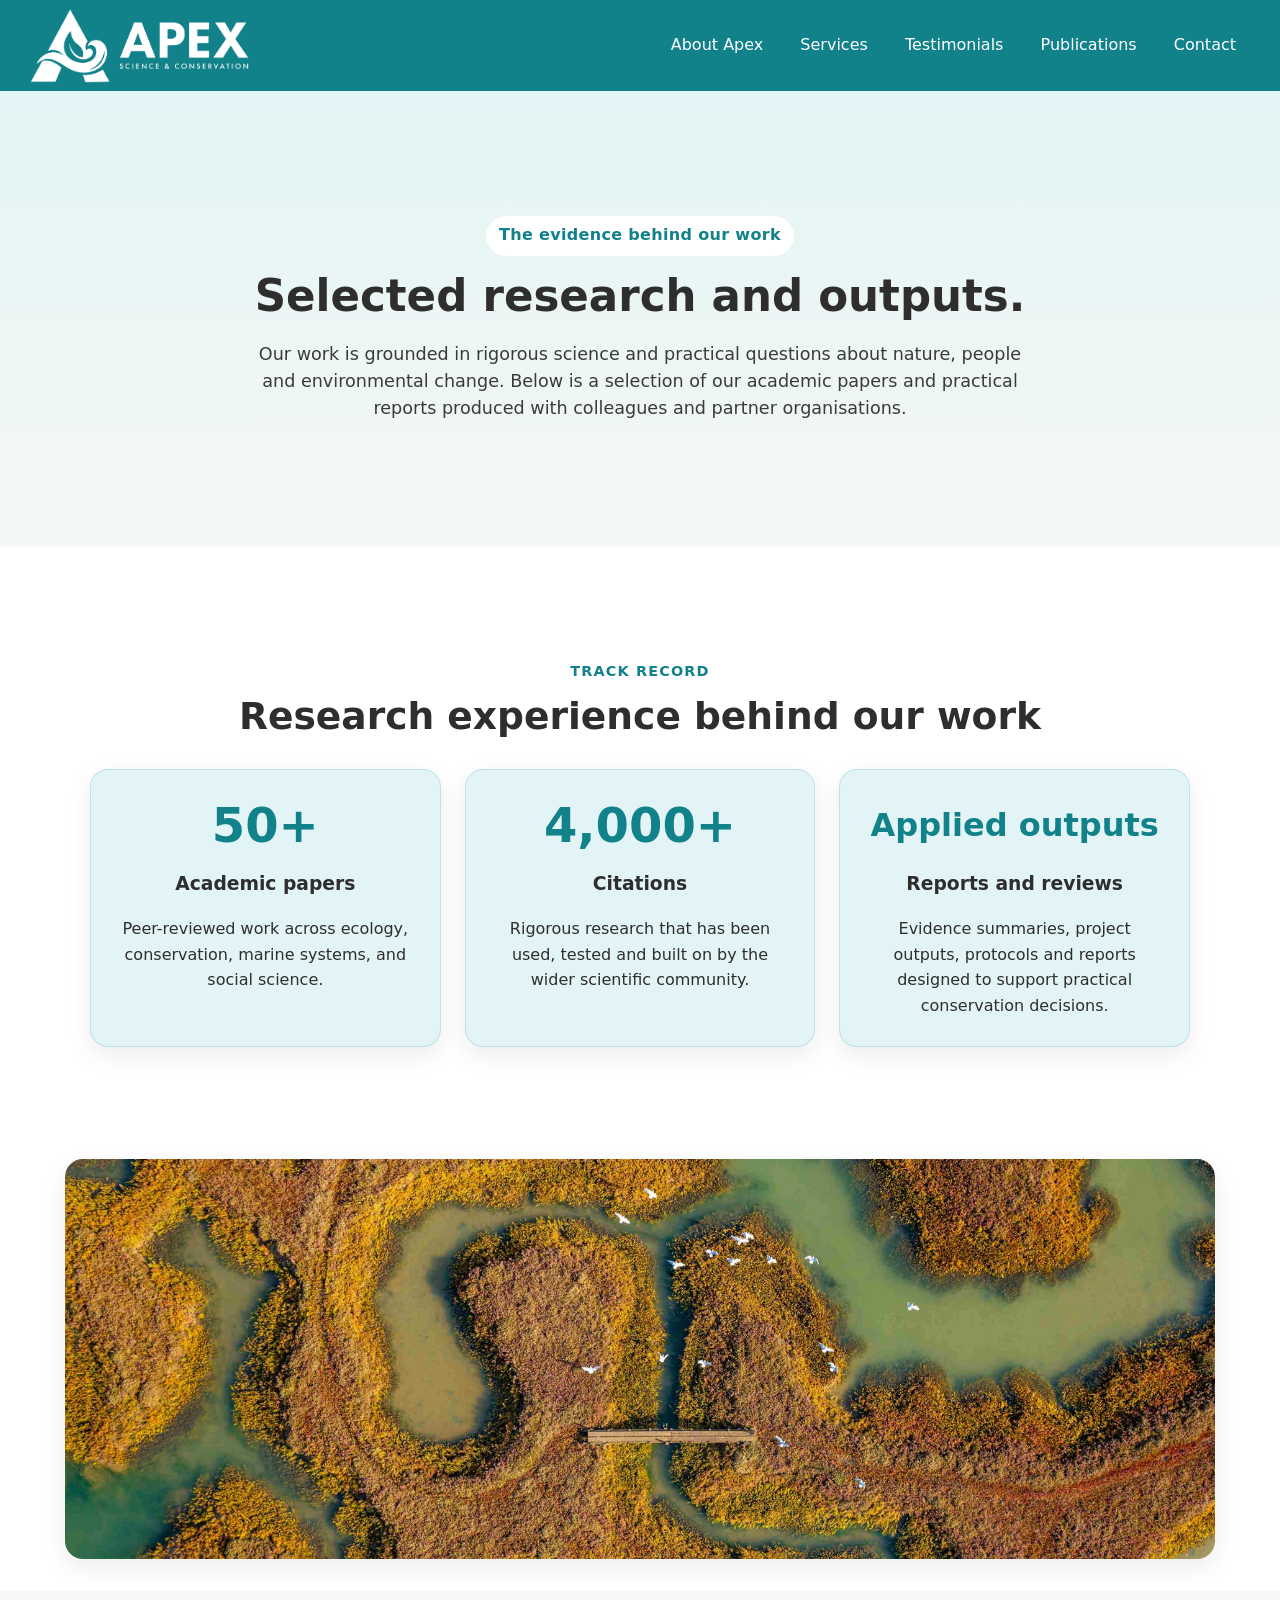
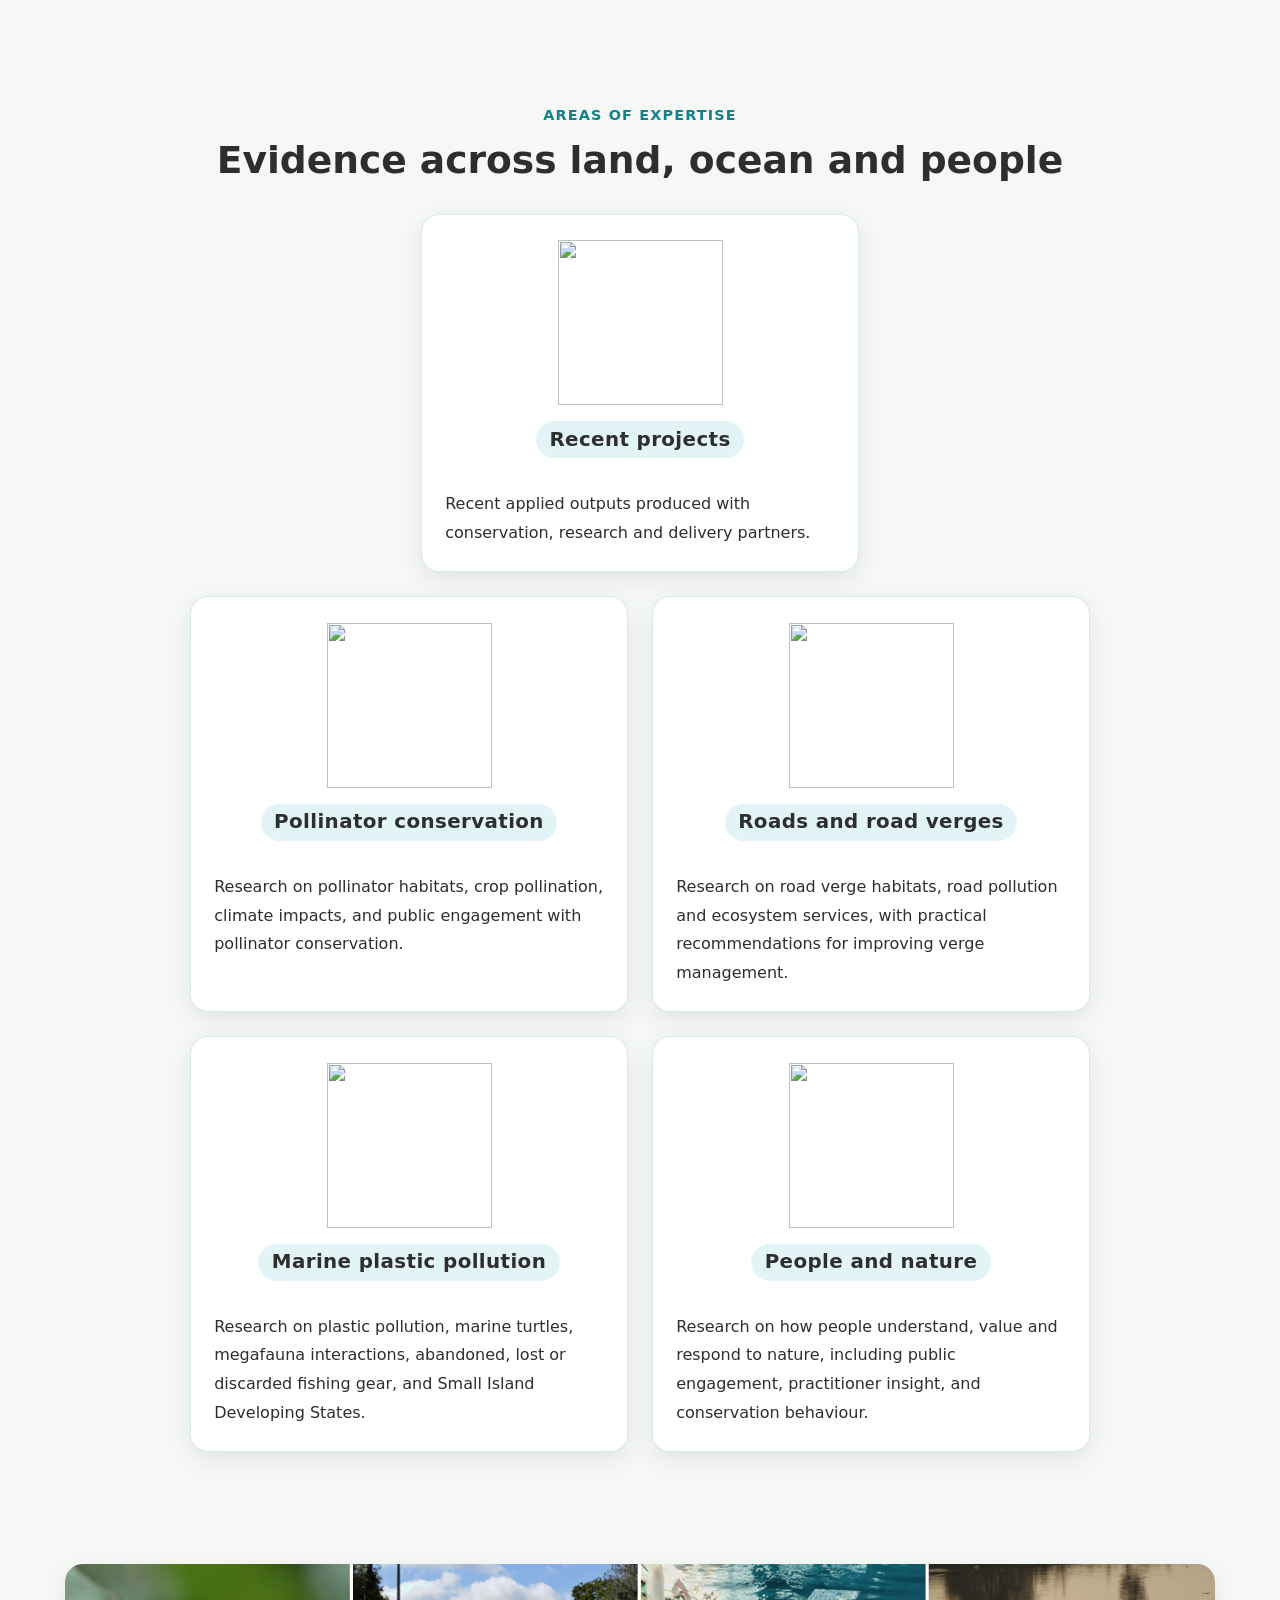
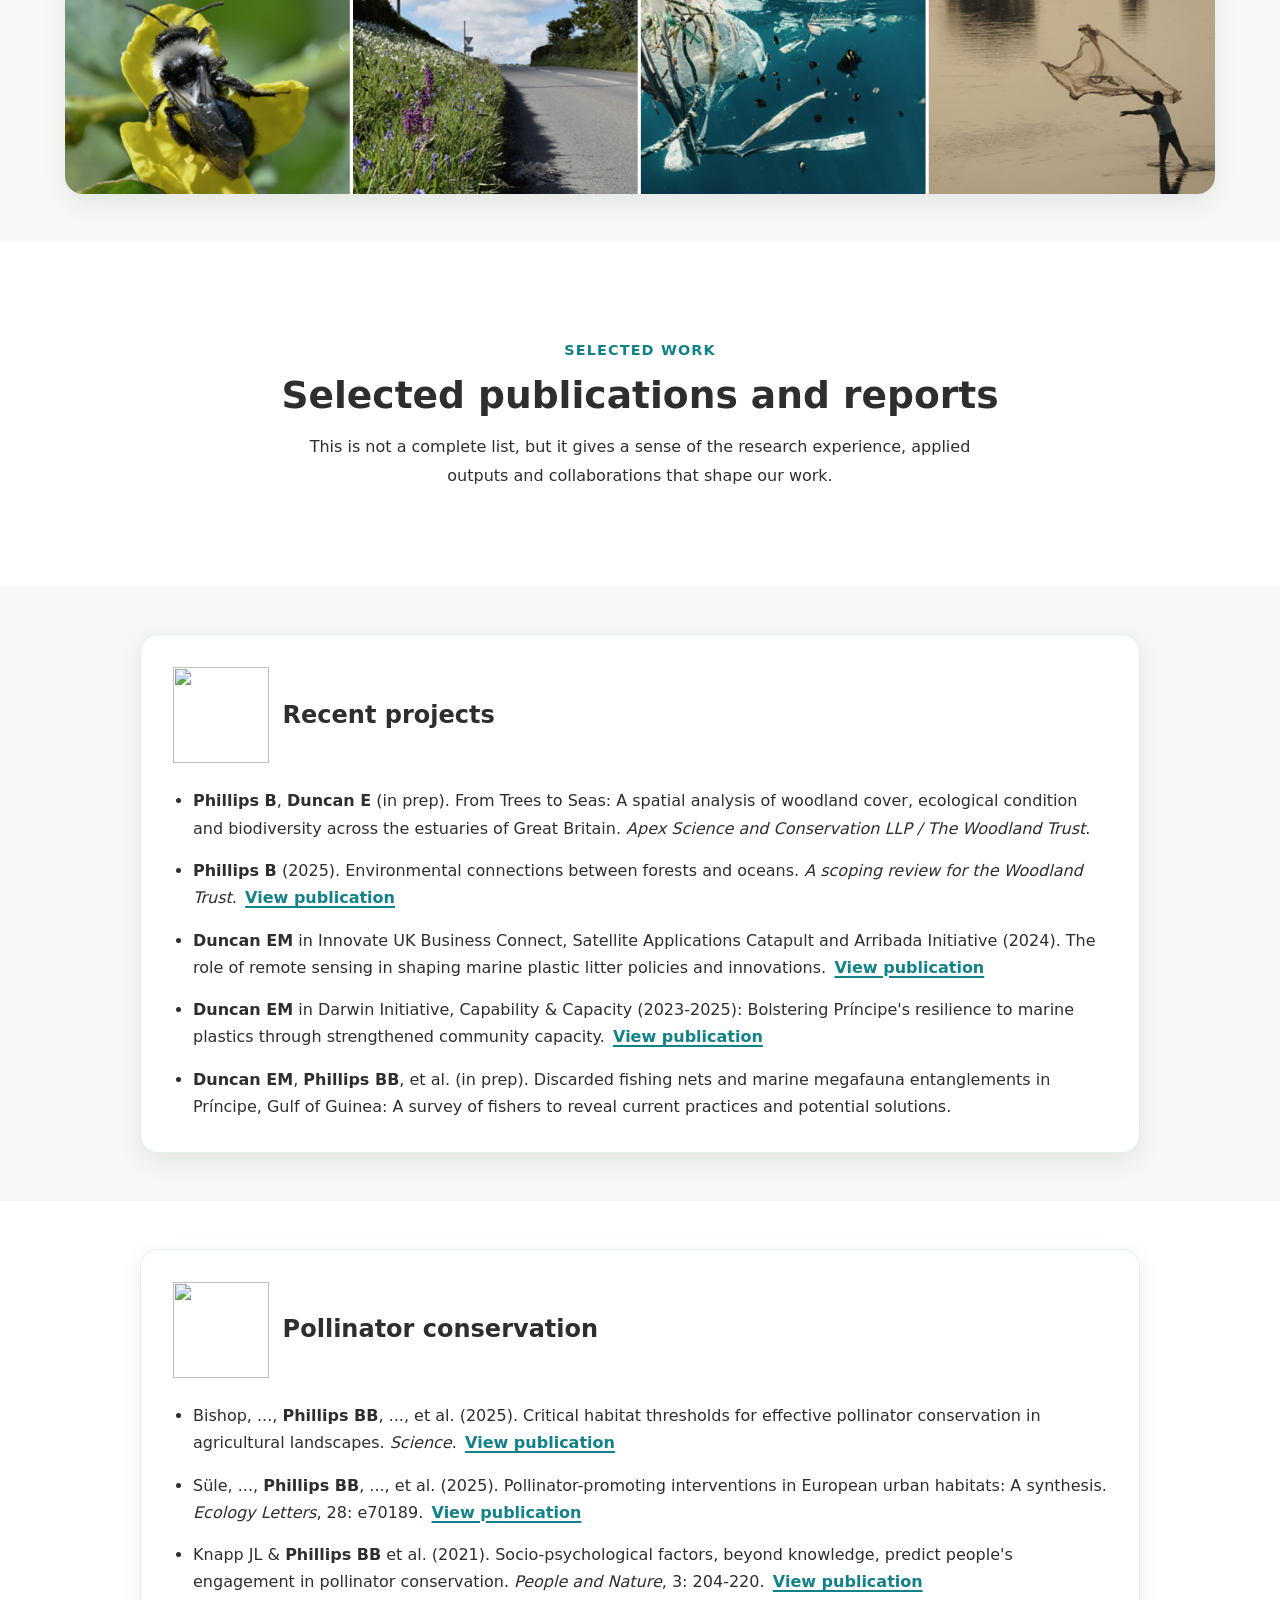
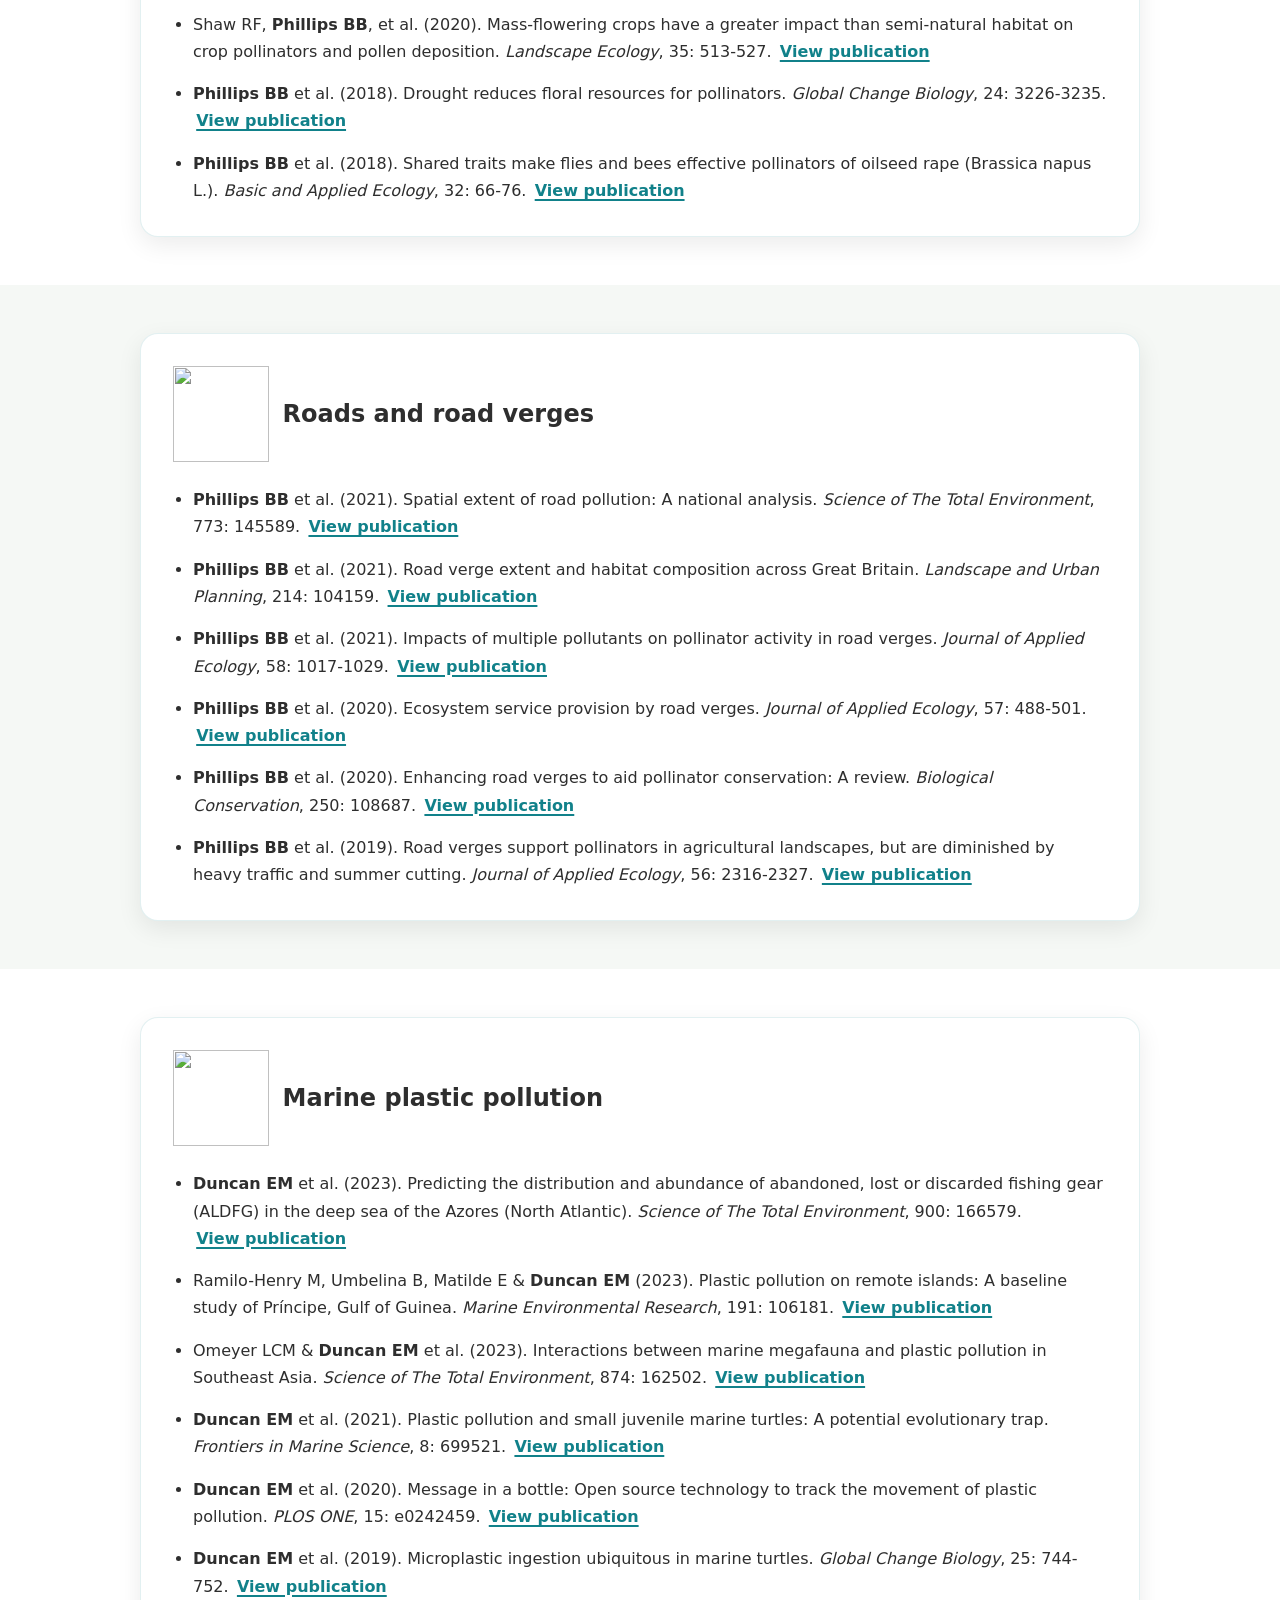
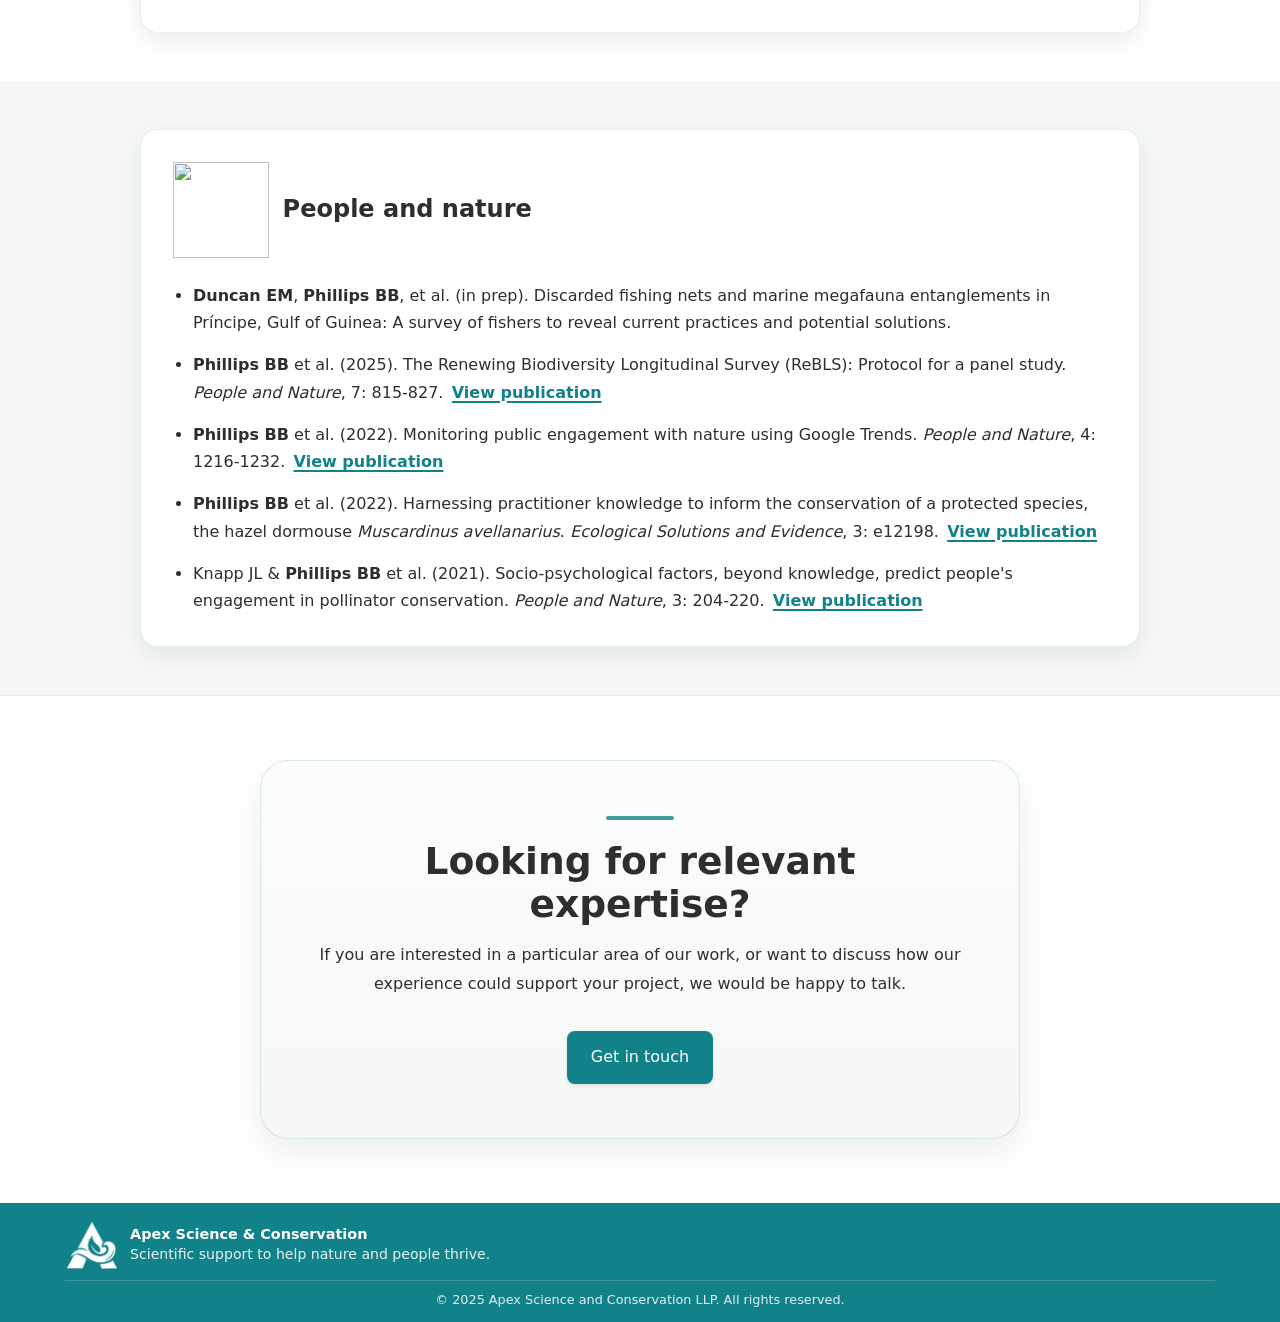
==== commit 6fe0a055: "Update publications.html" ====
--- a/publications.html
+++ b/publications.html
@@ -81,6 +81,16 @@
         </div>
       </div>
     </section>
+
+    <section class="testimonials-photo-section" aria-label="Wetland and bird ecology">
+  <div class="container-lg">
+    <img
+      src="images/marsh-tollesbury.jpg"
+      alt="Flock of birds flying over salt marsh at Tollesbury, Essex"
+      class="testimonials-wide-photo"
+    >
+  </div>
+</section>
 
         <section class="publication-themes-section" aria-labelledby="publication-themes-heading">
       <div class="container-lg">
